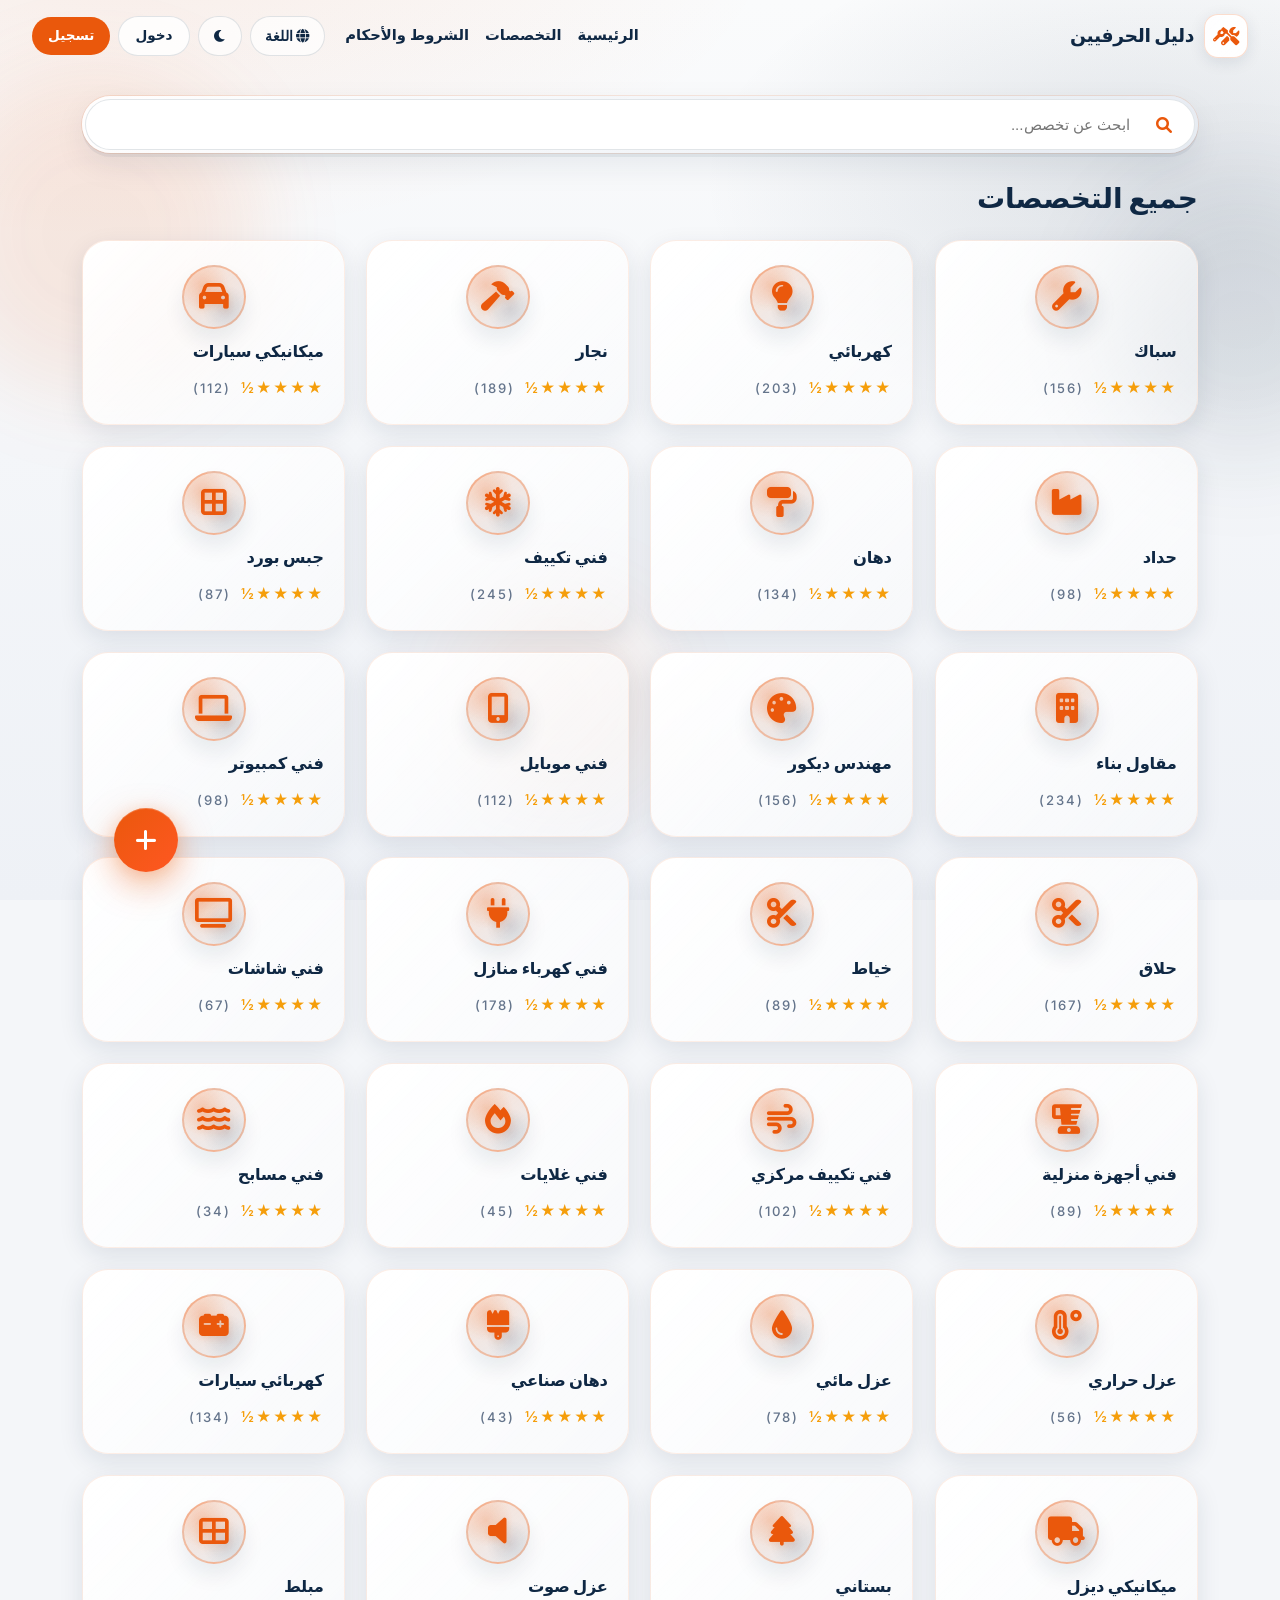
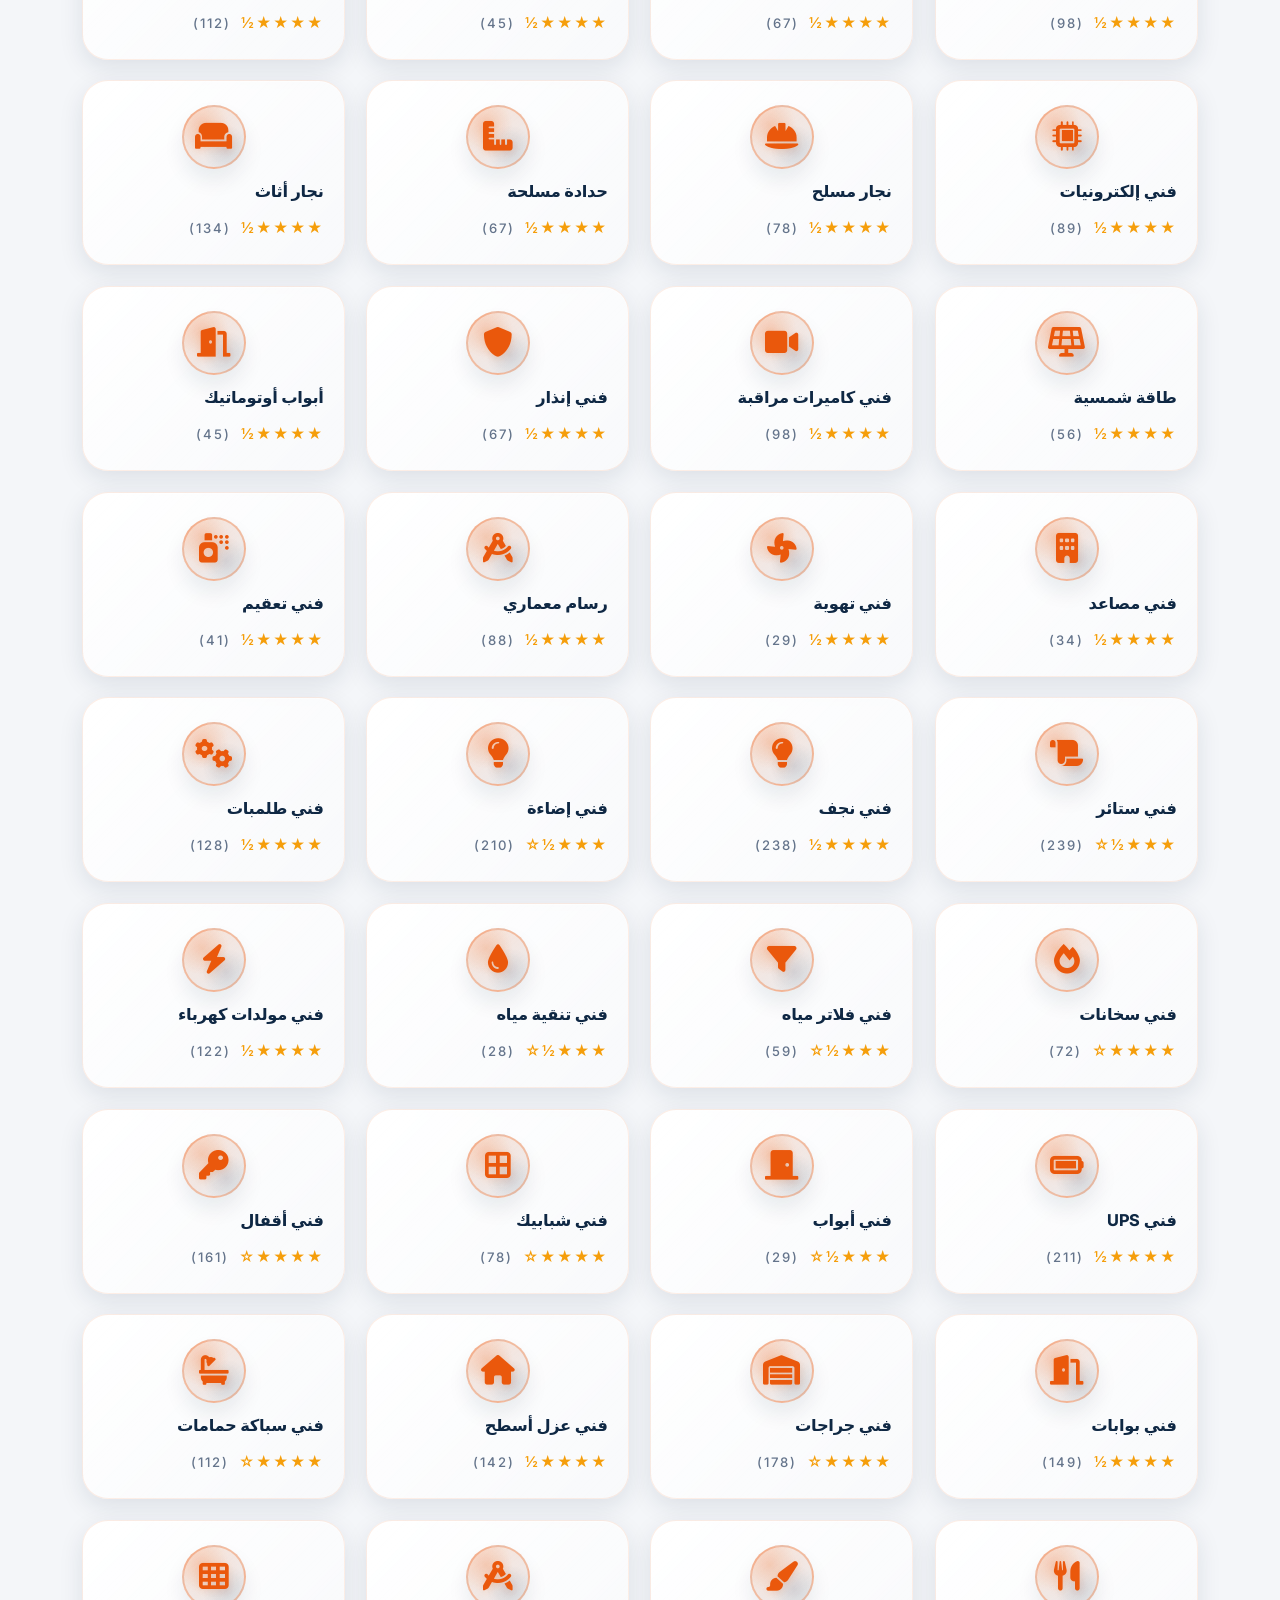
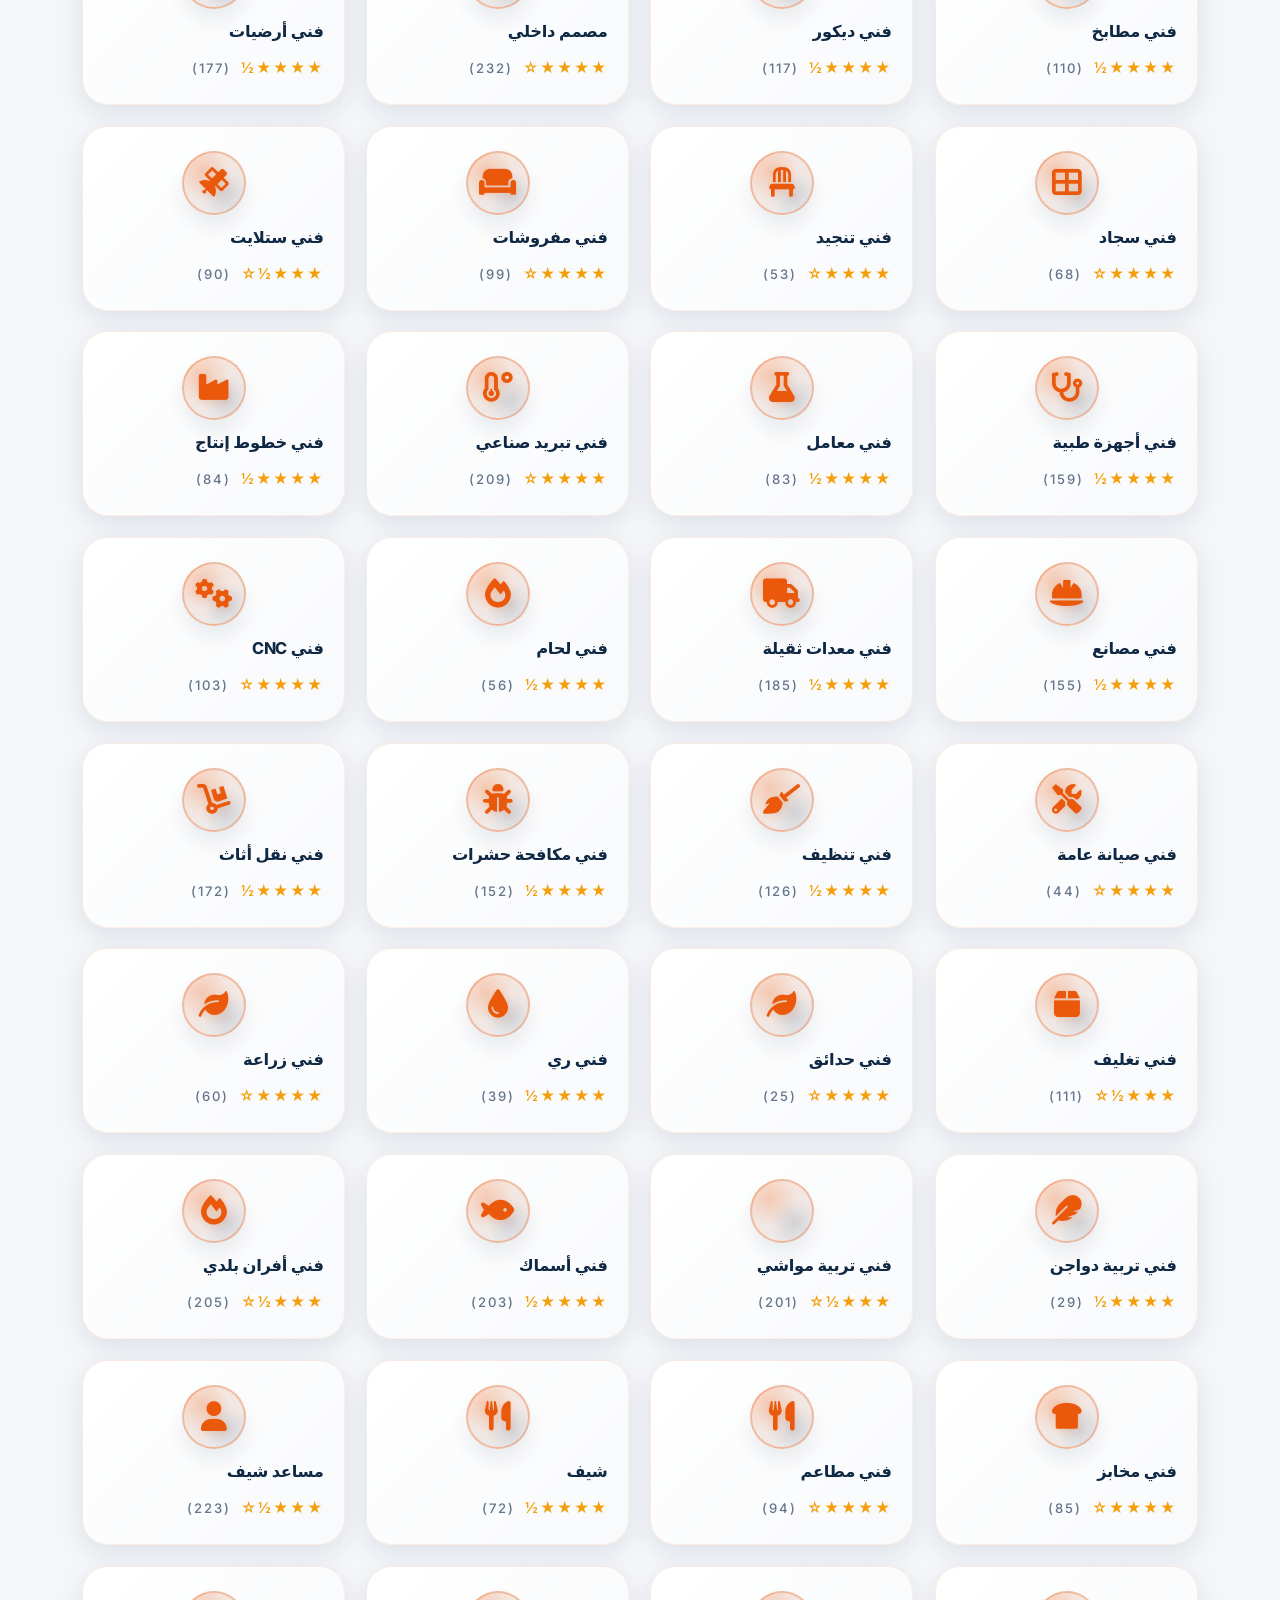
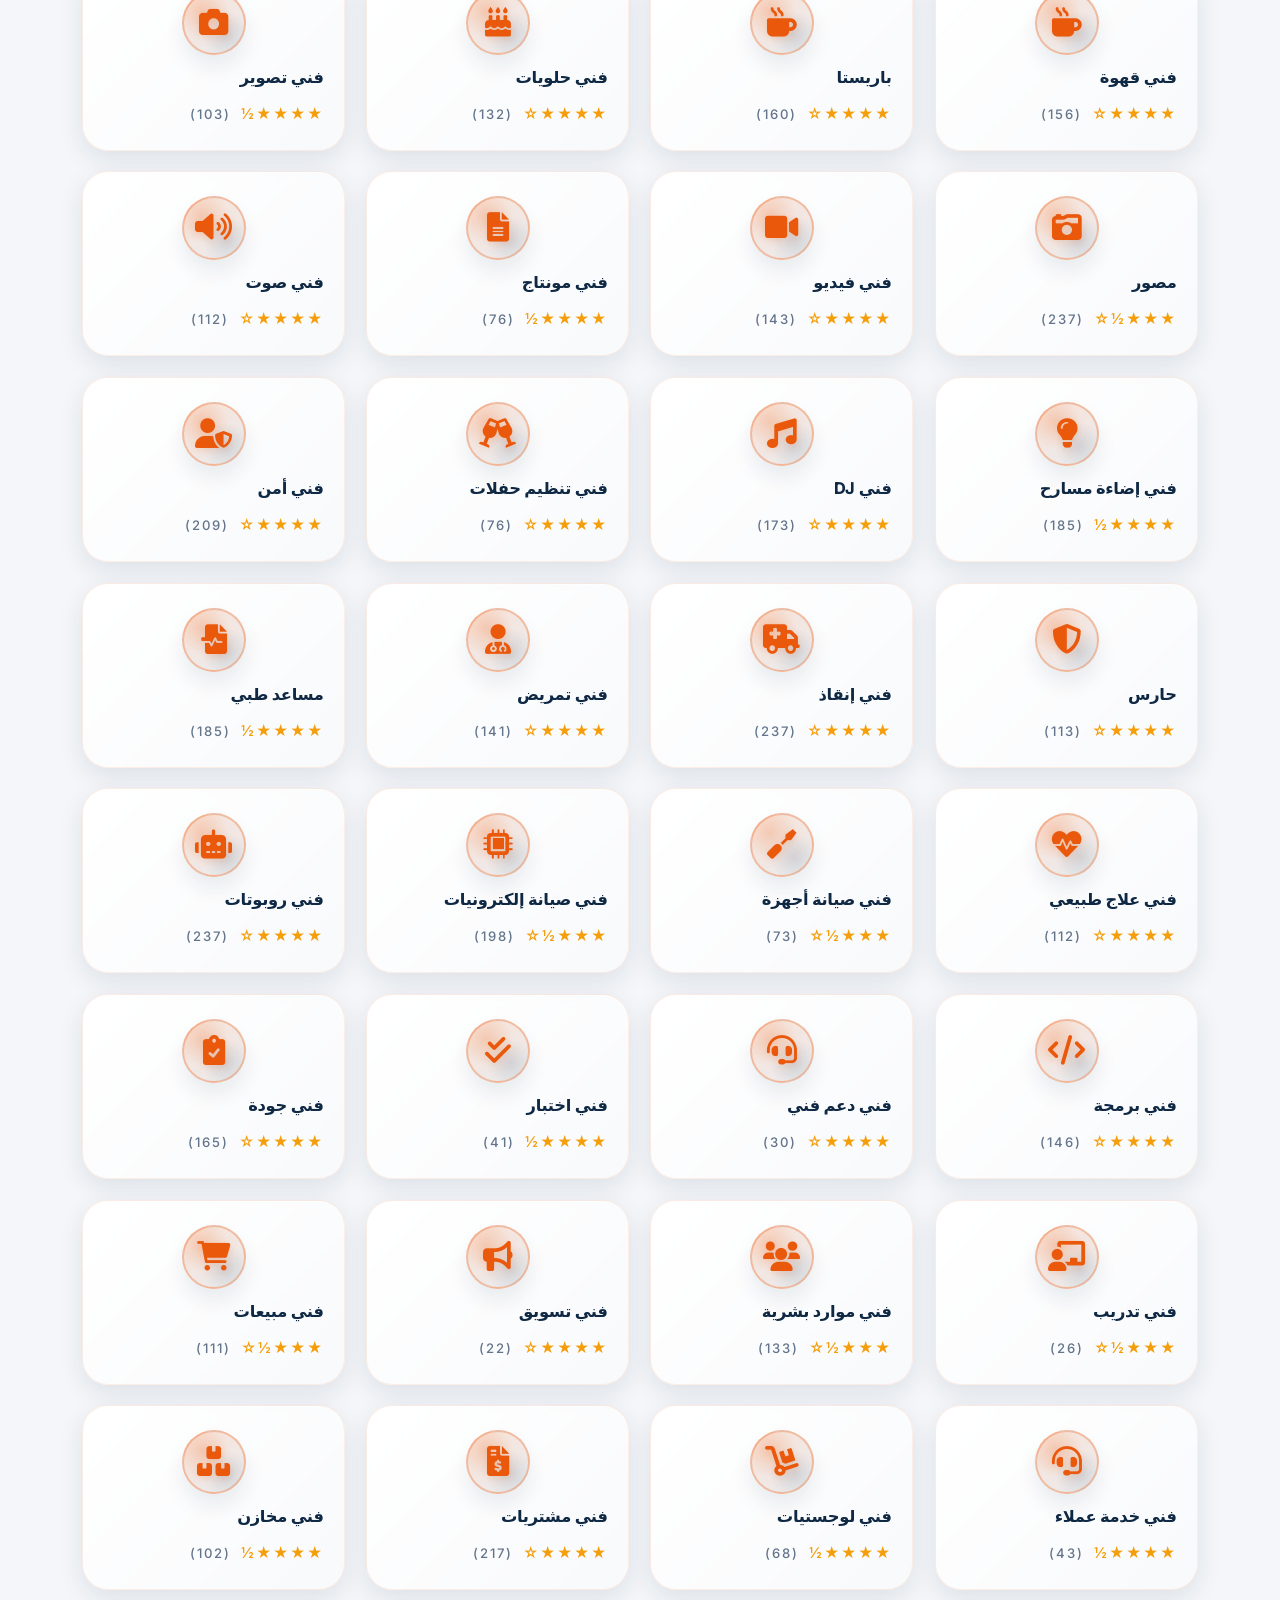
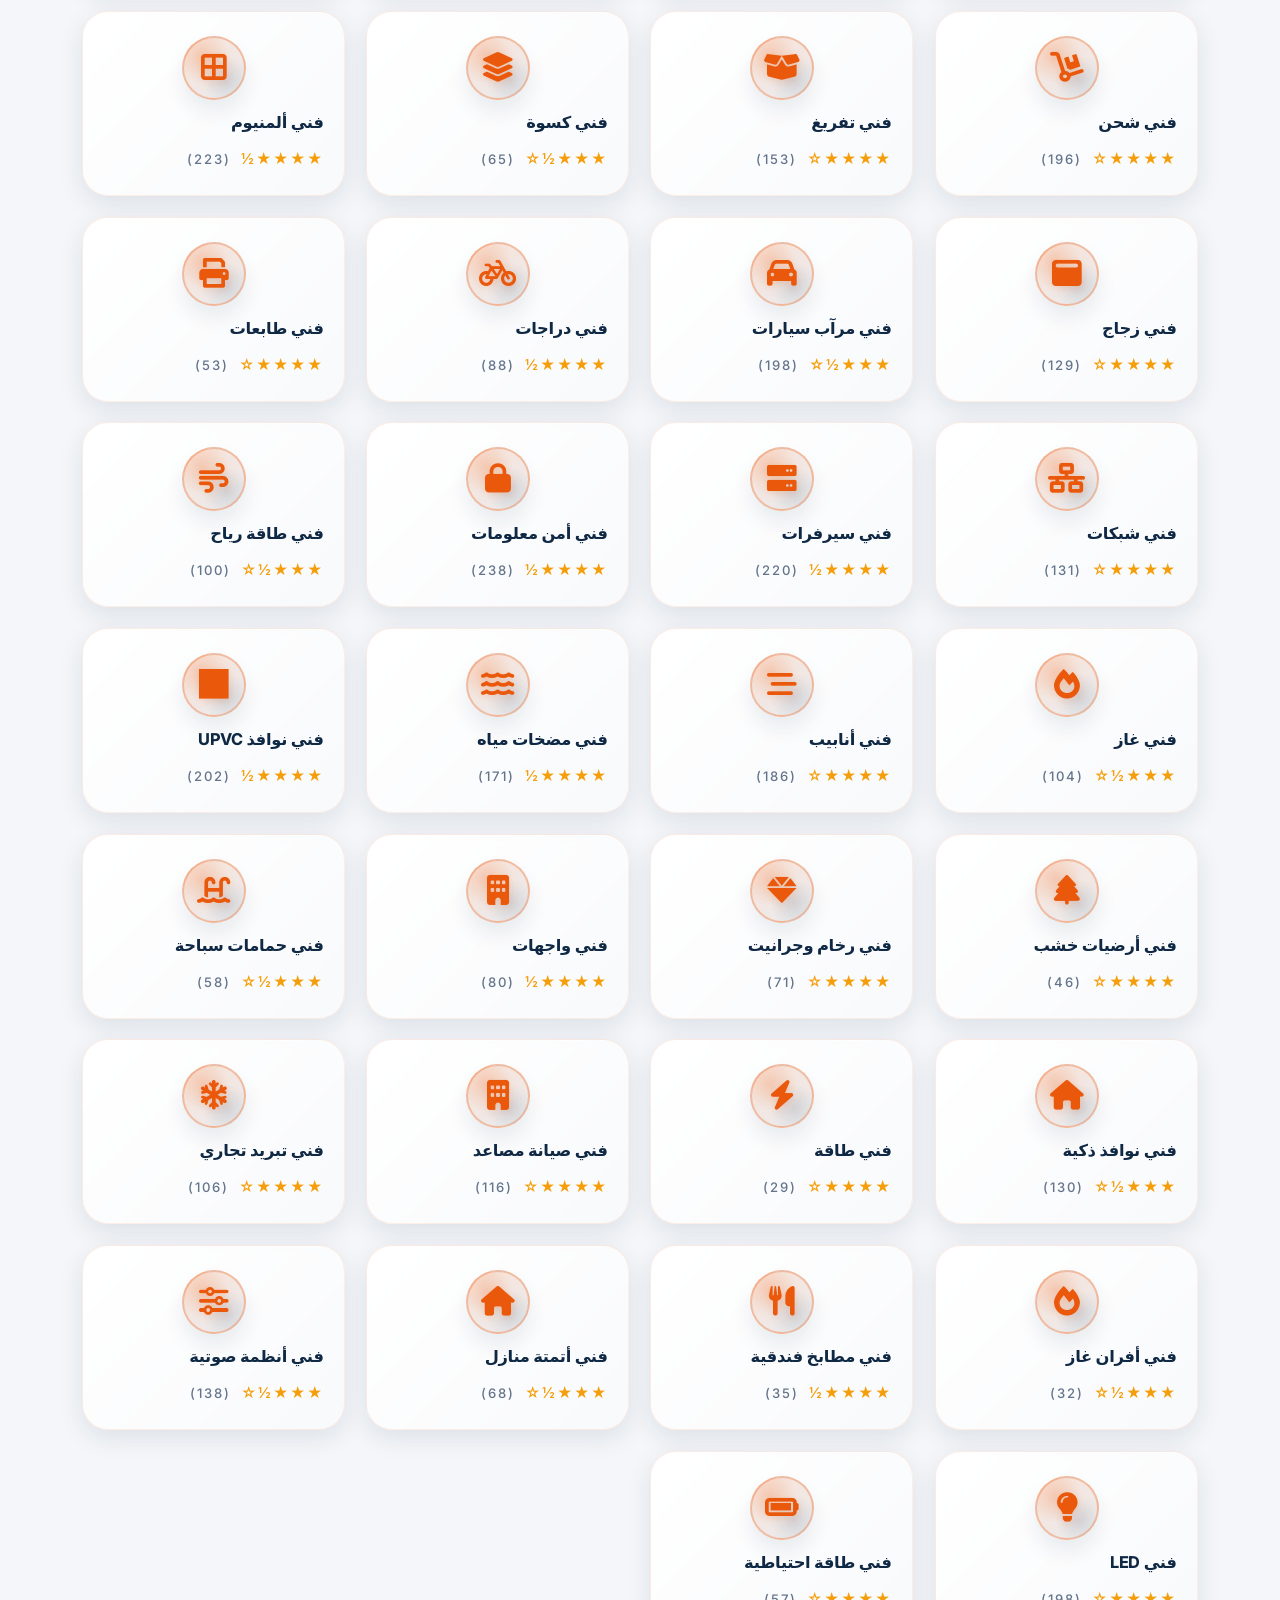
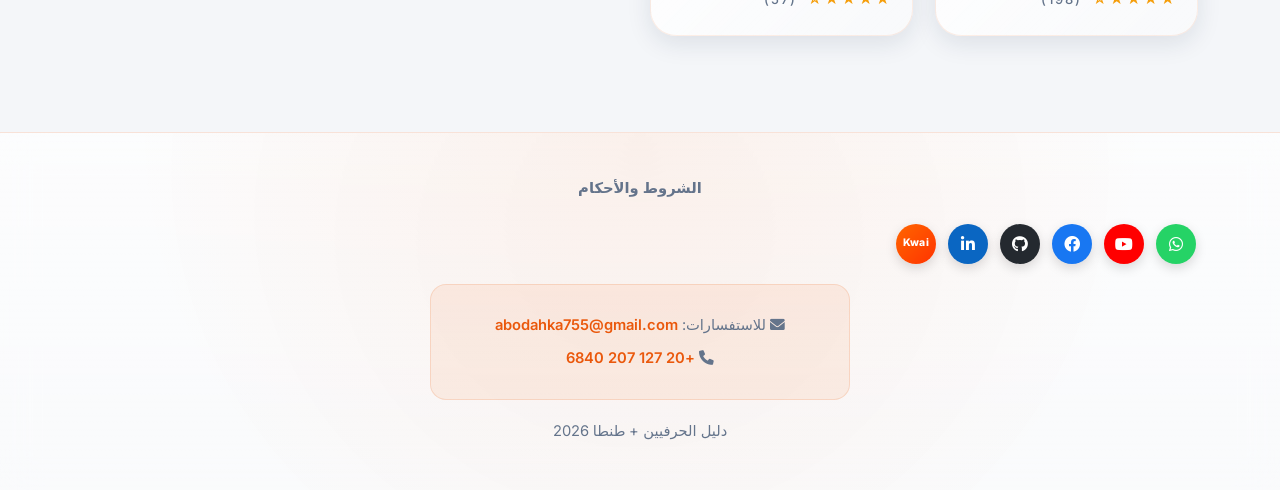
==== all-specialties.html @ ea111a81 "Add files via upload" ====
<!DOCTYPE html>
<html lang="ar" dir="rtl">
<head>
    <meta charset="UTF-8">
    <meta name="viewport" content="width=device-width, initial-scale=1.0">
    <title>جميع التخصصات — Handyman Directory + Tanta 2026</title>
    <link href="https://fonts.googleapis.com/css2?family=Inter:opsz,wght@14..32,400;500;600;700;800&display=swap" rel="stylesheet">
    <link rel="stylesheet" href="https://cdnjs.cloudflare.com/ajax/libs/font-awesome/6.0.0-beta3/css/all.min.css">
    <link rel="stylesheet" href="CSS/style.css">
    <link rel="icon" type="image/svg+xml" href="data:image/svg+xml,<svg xmlns='http://www.w3.org/2000/svg' viewBox='0 0 100 100'><text y='.9em' font-size='90'>🔧</text></svg>">
</head>
<body>
    <div class="page-bg" id="pageBg" aria-hidden="true">
        <div class="blob blob-1"></div>
        <div class="blob blob-2"></div>
        <div class="blob blob-3"></div>
    </div>

    <header class="site-header">
        <div class="logo">
            <a href="index.html">
                <span class="logo-mark" aria-hidden="true"><i class="fas fa-tools"></i><i class="fas fa-wrench" style="font-size:0.65em;margin-inline-start:-4px;"></i></span>
                <span data-i18n="app_name">دليل الحرفيين</span>
            </a>
        </div>
        <nav class="site-nav">
            <div class="site-nav-links">
                <a href="index.html" data-i18n="nav_home">الرئيسية</a>
                <a href="all-specialties.html" data-i18n="nav_specialties">التخصصات</a>
                <a href="terms.html" data-i18n="nav_terms">الشروط والأحكام</a>
            </div>
            <div class="nav-actions">
                <div class="dropdown lang-dropdown">
                    <button type="button" class="lang-toggle" id="langToggleBtn"><i class="fas fa-globe"></i> <span data-i18n="language">اللغة</span></button>
                    <div class="dropdown-panel">
                        <a href="#" data-lang="ar">العربية</a>
                        <a href="#" data-lang="en">English</a>
                        <a href="#" data-lang="fr">Français</a>
                    </div>
                </div>
                <button type="button" class="dark-toggle" id="darkToggle"><i class="fas fa-moon"></i></button>
                <div id="authSection"></div>
            </div>
        </nav>
    </header>

    <main class="container">
        <div class="search-section">
            <div class="search-3d-wrap">
                <div class="search-3d-inner">
                    <i class="fas fa-search search-icon" aria-hidden="true"></i>
                    <input type="text" id="searchInput" data-i18n-placeholder="search_placeholder" placeholder="" autocomplete="off">
                </div>
            </div>
        </div>
        <h1 class="section-title" data-i18n="all_specialties_title">جميع التخصصات</h1>
        <div class="specialties-grid" id="allSpecialtiesGrid"></div>
    </main>

    <div class="floating-menu">
        <button type="button" class="floating-btn" id="floatingMenuBtn" aria-label="Support menu"><i class="fas fa-plus"></i></button>
        <div class="floating-options" id="floatingOptions">
            <a href="https://wa.me/201272076840" target="_blank" rel="noopener noreferrer" class="float-option whatsapp"><i class="fab fa-whatsapp"></i> <span>WhatsApp</span></a>
            <button type="button" class="float-option chat" id="chatFloatBtn"><i class="fas fa-headset"></i> <span data-i18n="support">الدعم</span></button>
            <button type="button" class="float-option help" id="helpFloatBtn"><i class="fas fa-question-circle"></i> <span data-i18n="help">مساعدة</span></button>
        </div>
    </div>

    <div class="chat-window" id="chatWindow" role="dialog" aria-label="Support chat">
        <div class="chat-header">
            <span><i class="fas fa-headset"></i> <span data-i18n="support_chat_title">الدعم</span></span>
            <span id="closeChatBtn" class="close-window">&times;</span>
        </div>
        <div class="chat-messages" id="chatMessages"></div>
        <div class="chat-input-area" id="chatInputArea" style="display: none;">
            <input type="text" id="chatInput" data-i18n-placeholder="help_issue_placeholder">
            <button type="button" id="sendChatBtn"><i class="fas fa-paper-plane"></i></button>
        </div>
    </div>

    <div class="help-window" id="helpWindow" role="dialog" aria-label="Help">
        <div class="help-header">
            <span><i class="fas fa-question-circle"></i> <span data-i18n="help_window_title">المساعدة</span></span>
            <span id="closeHelpBtn" class="close-window">&times;</span>
        </div>
        <div class="help-form" id="helpForm">
            <div class="help-menu" id="helpMenu">
                <button type="button" class="help-menu-btn" data-action="create" data-i18n="help_faq_account"></button>
                <button type="button" class="help-menu-btn" data-action="request" data-i18n="help_faq_request"></button>
                <button type="button" class="help-menu-btn" data-action="other" data-i18n="help_other"></button>
                <button type="button" class="help-menu-btn" data-action="whatsapp" data-i18n="support"></button>
            </div>
            <div class="help-message-area" id="helpMessageArea" style="display: none;">
                <textarea id="helpMessageInput" rows="4" data-i18n-placeholder="help_issue_placeholder"></textarea>
                <button type="button" id="sendHelpMsgBtn" class="btn btn-primary" data-i18n="help_send"></button>
                <button type="button" id="backToHelpMenuBtn" class="btn btn-outline" data-i18n="help_back"></button>
            </div>
            <div class="help-confirmation" id="helpConfirmation" style="display: none;">
                <p><i class="fas fa-check-circle"></i> <span data-i18n="response_24h"></span></p>
                <button type="button" id="closeHelpConfirmBtn" class="btn btn-primary" data-i18n="help_ok"></button>
            </div>
        </div>
    </div>

    <footer class="site-footer-extended">
        <div class="footer-legal-row"><a href="terms.html" data-i18n="nav_terms"></a></div>
        <div class="social-icons social-icons-footer">
            <a href="https://wa.me/201272076840" target="_blank" rel="noopener noreferrer" class="social-link whatsapp" aria-label="WhatsApp"><i class="fab fa-whatsapp"></i></a>
            <a href="https://www.youtube.com/@technology840?si=-F7lMRBfchWRGMEw" target="_blank" rel="noopener noreferrer" class="social-link youtube" aria-label="YouTube"><i class="fab fa-youtube"></i></a>
            <a href="https://www.facebook.com/share/1JLDCWRJZP/" target="_blank" rel="noopener noreferrer" class="social-link facebook" aria-label="Facebook"><i class="fab fa-facebook"></i></a>
            <a href="https://github.com/elmshed7" target="_blank" rel="noopener noreferrer" class="social-link social-github" aria-label="GitHub"><i class="fab fa-github"></i></a>
            <a href="https://www.linkedin.com/in/mohamed-ahmed-382080377" target="_blank" rel="noopener noreferrer" class="social-link social-linkedin" aria-label="LinkedIn"><i class="fab fa-linkedin-in"></i></a>
            <a href="https://k.kwai.com/u/@elmshed7/4bzjCrBN" target="_blank" rel="noopener noreferrer" class="social-link social-kwai" aria-label="Kwai"><span class="kwai-label">Kwai</span></a>
        </div>
        <div class="allow-copy footer-contact-block">
            <div><i class="fas fa-envelope"></i> <span data-i18n="inquiries"></span> <a href="mailto:abodahka755@gmail.com">abodahka755@gmail.com</a></div>
            <div><i class="fas fa-phone"></i> <a href="tel:+201272076840">+20 127 207 6840</a></div>
        </div>
        <div data-i18n="copyright">دليل الحرفيين 2026</div>
    </footer>

    <script src="JavaScript/data.js"></script>
    <script src="JavaScript/i18n.js"></script>
    <script src="JavaScript/theme.js"></script>
    <script src="JavaScript/animations.js"></script>
    <script src="JavaScript/ui.js"></script>
    <script src="JavaScript/auth.js"></script>
    <script src="JavaScript/specialties.js"></script>
    <script src="JavaScript/main.js"></script>
    <script>
        document.addEventListener("DOMContentLoaded", function () {
            App.initAllSpecialties();
            document.querySelector(".site-header").classList.toggle("is-solid", window.scrollY > 24);
        });
    </script>
</body>
</html>
---- CSS/style.css ----
html {
    -webkit-user-select: none;
    user-select: none;
}

input,
textarea,
select,
button,
label,
a,
.allow-copy,
.allow-copy *,
nav,
nav *,
footer,
footer * {
    -webkit-user-select: text;
    user-select: text;
}

img {
    -webkit-user-drag: none;
    max-width: 100%;
    height: auto;
}

:root {
    --primary: #ea580c;
    --primary-hover: #c2410c;
    --navy: #0f2844;
    --navy-soft: #152a45;
    --surface: #ffffff;
    --surface-muted: #f4f6f9;
    --text: #0f172a;
    --text-muted: #64748b;
    --border: rgba(15, 40, 68, 0.12);
    --success: #059669;
    --error: #dc2626;
    --warning: #d97706;
    --radius: 20px;
    --radius-pill: 999px;
    --shadow-sm: 0 2px 8px rgba(15, 40, 68, 0.06);
    --shadow-md: 0 12px 40px rgba(15, 40, 68, 0.1);
    --shadow-glow: 0 0 0 1px rgba(234, 88, 12, 0.25), 0 8px 32px rgba(234, 88, 12, 0.18);
    --ease: cubic-bezier(0.4, 0, 0.2, 1);
    --header-h: 72px;
}

*,
*::before,
*::after {
    box-sizing: border-box;
    margin: 0;
    padding: 0;
}

html {
    scroll-behavior: smooth;
}

body {
    font-family: "Inter", system-ui, sans-serif;
    background: var(--surface-muted);
    color: var(--text);
    min-height: 100vh;
    line-height: 1.55;
    position: relative;
}

body.dark {
    --surface: #1e293b;
    --surface-muted: #0f172a;
    --text: #f1f5f9;
    --text-muted: #94a3b8;
    --border: rgba(255, 255, 255, 0.08);
    background: var(--surface-muted);
    color: var(--text);
}

body[dir="rtl"] {
    text-align: right;
}

body[dir="ltr"] {
    text-align: left;
}

/* Ambient background — soft depth, no rotating cube */
.page-bg {
    position: fixed;
    inset: 0;
    z-index: 0;
    pointer-events: none;
    overflow: hidden;
    background: radial-gradient(1200px 600px at 10% -10%, rgba(234, 88, 12, 0.09), transparent 55%),
        radial-gradient(900px 500px at 90% 20%, rgba(15, 40, 68, 0.11), transparent 50%),
        linear-gradient(180deg, #fafbfc 0%, #eef1f6 100%);
}

body.dark .page-bg {
    background: radial-gradient(1000px 500px at 15% 0%, rgba(234, 88, 12, 0.12), transparent 50%),
        radial-gradient(800px 400px at 85% 30%, rgba(30, 58, 95, 0.35), transparent 55%),
        linear-gradient(180deg, #0f172a 0%, #020617 100%);
}

.blob {
    position: absolute;
    border-radius: 50%;
    filter: blur(48px);
    opacity: 0.55;
    animation: floaty 22s ease-in-out infinite;
}

.blob-1 {
    width: 320px;
    height: 320px;
    background: rgba(234, 88, 12, 0.2);
    top: 8%;
    left: -5%;
    animation-delay: 0s;
}

.blob-2 {
    width: 280px;
    height: 280px;
    background: rgba(15, 40, 68, 0.18);
    top: 20%;
    right: -8%;
    animation-delay: -7s;
}

.blob-3 {
    width: 220px;
    height: 220px;
    background: rgba(234, 88, 12, 0.12);
    bottom: 10%;
    left: 35%;
    animation-delay: -12s;
}

@keyframes floaty {
    0%,
    100% {
        transform: translate(0, 0) scale(1);
    }
    33% {
        transform: translate(24px, -18px) scale(1.04);
    }
    66% {
        transform: translate(-16px, 12px) scale(0.98);
    }
}

/* Header */
.site-header {
    position: fixed;
    top: 0;
    left: 0;
    right: 0;
    z-index: 1000;
    min-height: var(--header-h);
    display: flex;
    flex-wrap: wrap;
    align-items: center;
    justify-content: space-between;
    gap: 10px;
    padding: 10px clamp(1rem, 3vw, 2rem);
    background: transparent;
    transition: all 0.4s cubic-bezier(0.4, 0, 0.2, 1);
    -webkit-backdrop-filter: blur(0px);
    backdrop-filter: blur(0px);
}

.site-header.is-solid {
    background: rgba(255, 255, 255, 0.88);
    -webkit-backdrop-filter: blur(16px);
    backdrop-filter: blur(16px);
    box-shadow: 0 4px 24px rgba(15, 40, 68, 0.12);
}

body.dark .site-header.is-solid {
    background: rgba(15, 23, 42, 0.88);
    box-shadow: 0 4px 24px rgba(0, 0, 0, 0.25);
}

.logo a {
    display: inline-flex;
    align-items: center;
    gap: 10px;
    text-decoration: none;
    color: var(--navy);
    font-weight: 800;
    font-size: 1.18rem;
    letter-spacing: -0.02em;
    transition: color 0.3s ease;
}

body.dark .logo a {
    color: #f8fafc;
}

.logo-mark {
    width: 44px;
    height: 44px;
    border-radius: 14px;
    background: linear-gradient(135deg, rgba(255, 255, 255, 0.9), var(--surface));
    border: 1.5px solid rgba(234, 88, 12, 0.2);
    display: flex;
    align-items: center;
    justify-content: center;
    color: var(--primary);
    font-size: 1.15rem;
    box-shadow: 0 4px 16px rgba(15, 40, 68, 0.1), inset 0 1px 0 rgba(255, 255, 255, 0.5);
    transition: all 0.3s ease;
}

body.dark .logo-mark {
    background: linear-gradient(135deg, rgba(30, 41, 59, 0.8), rgba(15, 23, 42, 0.6));
    border-color: rgba(234, 88, 12, 0.3);
    box-shadow: 0 4px 16px rgba(0, 0, 0, 0.25), inset 0 1px 0 rgba(255, 255, 255, 0.08);
}

.logo:hover .logo-mark {
    transform: translateY(-3px) scale(1.05);
    box-shadow: 0 8px 24px rgba(15, 40, 68, 0.15), inset 0 1px 0 rgba(255, 255, 255, 0.5);
}

.site-nav {
    display: flex;
    align-items: center;
    gap: clamp(0.5rem, 2vw, 1.25rem);
    flex-wrap: wrap;
    justify-content: flex-end;
}

.site-nav-links {
    display: flex;
    align-items: center;
    flex-wrap: wrap;
    gap: clamp(0.5rem, 2vw, 1rem);
    justify-content: center;
}

.site-nav-links a {
    text-decoration: none;
    color: var(--navy);
    font-weight: 600;
    font-size: 0.92rem;
    padding: 6px 0;
    border-bottom: 2px solid transparent;
    transition: color 0.2s, border-color 0.2s;
}

body.dark .site-nav-links a {
    color: #e2e8f0;
}

.site-nav-links a:hover {
    color: var(--primary);
    border-bottom-color: var(--primary);
}

.header-contact-info {
    display: flex;
    align-items: center;
    gap: 12px;
    margin-right: 8px;
}

.contact-link {
    display: inline-flex;
    align-items: center;
    justify-content: center;
    width: 36px;
    height: 36px;
    border-radius: 50%;
    background: rgba(255, 255, 255, 0.7);
    color: var(--primary);
    font-size: 0.95rem;
    text-decoration: none;
    transition: all 0.2s ease;
    border: 1px solid rgba(234, 88, 12, 0.15);
}

.contact-link:hover {
    background: rgba(234, 88, 12, 0.15);
    transform: translateY(-2px);
    box-shadow: 0 6px 16px rgba(234, 88, 12, 0.2);
}

body.dark .contact-link {
    background: rgba(30, 41, 59, 0.8);
    color: #fbbf24;
    border-color: rgba(251, 191, 36, 0.2);
}

body.dark .contact-link:hover {
    background: rgba(251, 191, 36, 0.1);
    box-shadow: 0 6px 16px rgba(251, 191, 36, 0.15);
}

body[dir="rtl"] .header-contact-info {
    margin-right: auto;
    margin-left: 8px;
}

.nav-actions {
    display: flex;
    align-items: center;
    gap: 8px;
}

.lang-toggle,
.dark-toggle {
    height: 40px;
    padding: 0 14px;
    border-radius: var(--radius-pill);
    border: 1px solid var(--border);
    background: rgba(255, 255, 255, 0.7);
    color: var(--navy);
    font-size: 0.85rem;
    font-weight: 600;
    cursor: pointer;
    transition: transform 0.2s, border-color 0.2s, background 0.2s;
}

body.dark .lang-toggle,
body.dark .dark-toggle {
    background: rgba(30, 41, 59, 0.8);
    color: #e2e8f0;
}

.lang-toggle:hover,
.dark-toggle:hover {
    border-color: rgba(234, 88, 12, 0.45);
    transform: translateY(-1px);
}

.dropdown {
    position: relative;
}

.dropdown-panel {
    display: none;
    position: absolute;
    top: calc(100% + 8px);
    min-width: 140px;
    background: var(--surface);
    border: 1px solid var(--border);
    border-radius: 14px;
    box-shadow: var(--shadow-md);
    overflow: hidden;
    z-index: 20;
}

body[dir="rtl"] .dropdown-panel {
    right: 0;
    left: auto;
}

body[dir="ltr"] .dropdown-panel {
    left: 0;
    right: auto;
}

.lang-dropdown:hover .dropdown-panel,
.lang-dropdown:focus-within .dropdown-panel {
    display: block;
}

.dropdown-panel a {
    display: block;
    padding: 10px 16px;
    text-decoration: none;
    color: var(--text);
    font-size: 0.9rem;
    font-weight: 500;
    transition: background 0.15s, color 0.15s;
}

.dropdown-panel a:hover {
    background: rgba(234, 88, 12, 0.1);
    color: var(--primary);
}

.auth-nav-pair {
    display: flex;
    align-items: center;
    gap: 8px;
}

.btn-nav-login {
    padding: 8px 16px;
    border-radius: var(--radius-pill);
    font-weight: 700;
    font-size: 0.85rem;
    text-decoration: none;
    color: var(--navy);
    border: 1px solid var(--border);
    background: rgba(255, 255, 255, 0.85);
    transition: background 0.2s, border-color 0.2s;
}

body.dark .btn-nav-login {
    color: #f1f5f9;
    background: rgba(30, 41, 59, 0.6);
}

.btn-nav-login:hover {
    border-color: var(--primary);
    color: var(--primary);
}

.btn-nav-signup {
    padding: 8px 16px;
    border-radius: var(--radius-pill);
    font-weight: 700;
    font-size: 0.85rem;
    text-decoration: none;
    color: #fff;
    background: var(--primary);
    border: none;
    transition: background 0.2s, transform 0.2s;
}

.btn-nav-signup:hover {
    background: var(--primary-hover);
    transform: translateY(-1px);
}

.profile-dropdown {
    position: relative;
}

.profile-icon {
    width: 44px;
    height: 44px;
    border-radius: 50%;
    border: 1px solid var(--border);
    background: var(--surface);
    color: var(--primary);
    font-size: 1.35rem;
    cursor: pointer;
    display: flex;
    align-items: center;
    justify-content: center;
    transition: box-shadow 0.2s;
}

.profile-icon:hover {
    box-shadow: var(--shadow-glow);
}

.profile-menu.dropdown-content {
    min-width: 240px;
    padding: 8px 0;
}

.profile-menu .profile-menu-static {
    padding: 8px 16px;
    font-size: 0.82rem;
    color: var(--text-muted);
    cursor: default;
}

.profile-menu div[role="menuitem"] {
    padding: 10px 16px;
    cursor: pointer;
    font-weight: 600;
    font-size: 0.9rem;
    transition: background 0.15s;
}

.profile-menu div[role="menuitem"]:hover {
    background: rgba(234, 88, 12, 0.1);
    color: var(--primary);
}

.profile-logout {
    color: var(--primary) !important;
}

.dropdown-content {
    display: none;
    position: absolute;
    top: calc(100% + 8px);
    background: var(--surface);
    border: 1px solid var(--border);
    border-radius: 14px;
    box-shadow: var(--shadow-md);
    z-index: 50;
}

body[dir="rtl"] .profile-dropdown .dropdown-content {
    right: 0;
}

body[dir="ltr"] .profile-dropdown .dropdown-content {
    left: 0;
}

.show-dropdown {
    display: block;
}

/* Layout */
.container {
    max-width: min(1180px, 95vw);
    margin: 0 auto;
    padding: calc(var(--header-h) + 1.5rem) clamp(1rem, 3vw, 2rem) 3rem;
    position: relative;
    z-index: 1;
}

/* Hero */
.hero {
    position: relative;
    margin-bottom: 2.5rem;
}

.hero-inner {
    position: relative;
    display: grid;
    grid-template-columns: 1fr;
    gap: 2rem;
    padding: clamp(1.75rem, 4vw, 2.75rem);
    border-radius: calc(var(--radius) + 8px);
    background: rgba(255, 255, 255, 0.72);
    border: 1px solid var(--border);
    box-shadow: var(--shadow-md);
    overflow: hidden;
    opacity: 0;
    transform: translateY(20px);
    transition: opacity 0.55s var(--ease), transform 0.55s var(--ease);
}

.hero-inner.is-visible {
    opacity: 1;
    transform: translateY(0);
}

.ps-card.is-visible,
.value-card.is-visible,
.specialty-card.is-visible,
.review-card.is-visible,
.top-craftsman-card.is-visible,
.app-banner-3d.is-visible,
.team-leader-card.is-visible,
.team-member-card.is-visible {
    opacity: 1;
    transform: translateY(0);
}

body.dark .hero-inner {
    background: rgba(30, 41, 59, 0.75);
}

.hero-inner::before {
    content: "";
    position: absolute;
    inset: -40%;
    background: radial-gradient(circle at 30% 30%, rgba(234, 88, 12, 0.07), transparent 45%),
        radial-gradient(circle at 70% 60%, rgba(15, 40, 68, 0.08), transparent 40%);
    pointer-events: none;
}

.hero-content {
    position: relative;
    z-index: 1;
}

.hero-content h1 {
    font-size: clamp(1.65rem, 4vw, 2.35rem);
    font-weight: 800;
    color: var(--navy);
    letter-spacing: -0.03em;
    margin-bottom: 0.75rem;
    line-height: 1.2;
}

body.dark .hero-content h1 {
    color: #f8fafc;
}

.hero-content p {
    color: var(--text-muted);
    max-width: 36rem;
    margin-bottom: 1.25rem;
    font-size: 1.02rem;
}

.hero-stats {
    display: flex;
    flex-wrap: wrap;
    gap: 1.5rem 2rem;
    margin-bottom: 1.5rem;
}

.stat-number {
    font-size: 1.5rem;
    font-weight: 800;
    color: var(--primary);
}

.stat-label {
    font-size: 0.8rem;
    color: var(--text-muted);
    text-transform: uppercase;
    letter-spacing: 0.06em;
}

.hero-search {
    display: flex;
    flex-wrap: wrap;
    gap: 12px;
    align-items: stretch;
}

/* 3D search */
.search-3d-wrap {
    flex: 1;
    min-width: 220px;
    position: relative;
    border-radius: var(--radius-pill);
    padding: 3px;
    background: linear-gradient(145deg, rgba(255, 255, 255, 0.95), rgba(230, 235, 242, 0.9));
    box-shadow: 0 4px 0 rgba(15, 40, 68, 0.06), 0 12px 32px rgba(15, 40, 68, 0.08), 0 0 0 1px rgba(234, 88, 12, 0.12);
    transition: box-shadow 0.25s var(--ease), transform 0.25s var(--ease);
}

body.dark .search-3d-wrap {
    background: linear-gradient(145deg, rgba(51, 65, 85, 0.9), rgba(30, 41, 59, 0.95));
    box-shadow: 0 4px 0 rgba(0, 0, 0, 0.2), 0 0 24px rgba(234, 88, 12, 0.15);
}

.search-3d-wrap:focus-within {
    box-shadow: var(--shadow-glow), 0 8px 28px rgba(15, 40, 68, 0.12);
    transform: translateY(-2px);
}

.search-3d-inner {
    display: flex;
    align-items: center;
    border-radius: var(--radius-pill);
    background: var(--surface);
    border: 1px solid var(--border);
    padding: 4px 8px 4px 4px;
}

body.dark .search-3d-inner {
    background: rgba(15, 23, 42, 0.85);
}

.search-3d-inner .search-icon {
    width: 44px;
    text-align: center;
    color: var(--primary);
    font-size: 1rem;
}

.search-3d-inner input {
    flex: 1;
    border: none;
    background: transparent;
    padding: 12px 12px 12px 0;
    font-size: 0.95rem;
    color: var(--text);
    outline: none;
}

body[dir="ltr"] .search-3d-inner input {
    padding-left: 0;
    padding-right: 12px;
}

/* Buttons */
.btn {
    display: inline-flex;
    align-items: center;
    justify-content: center;
    gap: 8px;
    padding: 13px 26px;
    border-radius: var(--radius-pill);
    font-weight: 700;
    font-size: 0.93rem;
    border: none;
    cursor: pointer;
    text-decoration: none;
    transition: all 0.3s cubic-bezier(0.34, 1.56, 0.64, 1);
}

.btn:focus-visible {
    outline: 2.5px solid var(--primary);
    outline-offset: 3px;
}

.btn:active:not(:disabled) {
    transform: translateY(1px);
}

.btn-primary {
    background: linear-gradient(135deg, var(--primary), #ff5722);
    color: #fff;
    box-shadow: 0 8px 24px rgba(234, 88, 12, 0.35), inset 0 1px 0 rgba(255, 255, 255, 0.2);
}

.btn-primary:hover {
    background: linear-gradient(135deg, var(--primary-hover), #e64a19);
    transform: translateY(-3px);
    box-shadow: 0 12px 36px rgba(234, 88, 12, 0.42), inset 0 1px 0 rgba(255, 255, 255, 0.2);
}

.btn-secondary {
    background: linear-gradient(135deg, var(--navy), var(--navy-soft));
    color: #fff;
    box-shadow: 0 8px 24px rgba(15, 40, 68, 0.25), inset 0 1px 0 rgba(255, 255, 255, 0.1);
}

.btn-secondary:hover {
    filter: brightness(1.1);
    transform: translateY(-3px);
    box-shadow: 0 12px 36px rgba(15, 40, 68, 0.35);
}

.btn-outline {
    background: transparent;
    color: var(--navy);
    border: 2px solid rgba(234, 88, 12, 0.3);
    transition: all 0.3s ease;
}

body.dark .btn-outline {
    color: #f0f4f8;
    border-color: rgba(234, 88, 12, 0.35);
}

.btn-outline:hover {
    border-color: var(--primary);
    color: var(--primary);
    background: rgba(234, 88, 12, 0.08);
    transform: translateY(-2px);
}

.btn-block {
    width: 100%;
}

.btn-sm {
    padding: 8px 14px;
    font-size: 0.82rem;
}

.btn-danger-outline {
    border-color: rgba(220, 38, 38, 0.5);
    color: var(--error);
}

/* Sections */
.section-head {
    display: inline-flex;
    align-items: center;
    gap: 0.8rem;
    padding: 0.5rem 0.9rem;
    border-radius: 999px;
    background: rgba(255, 255, 255, 0.7);
    color: var(--navy);
    font-size: clamp(1.35rem, 3vw, 1.65rem);
    font-weight: 800;
    margin-bottom: 1.25rem;
    letter-spacing: -0.02em;
    backdrop-filter: blur(12px);
    border: 1px solid rgba(234, 88, 12, 0.08);
}

body.dark .section-head {
    color: #f8fafc;
    background: rgba(15, 23, 42, 0.72);
    border-color: rgba(255, 255, 255, 0.08);
}

.value-section,
.top-craftsmen-section,
.specialties-section,
.reviews-section,
.team-wrap,
.value-section {
    margin-bottom: 2.5rem;
}

.value-grid {
    display: grid;
    grid-template-columns: repeat(auto-fit, minmax(240px, 1fr));
    gap: 1rem;
}

.value-card {
    padding: 1.35rem;
    border-radius: var(--radius);
    background: var(--surface);
    border: 1px solid var(--border);
    box-shadow: var(--shadow-sm);
    text-align: center;
    opacity: 0;
    transform: translateY(16px);
    transition: opacity 0.5s var(--ease), transform 0.5s var(--ease), border-color 0.2s;
}

.value-card.is-visible {
    opacity: 1;
    transform: translateY(0);
}

.value-card:hover {
    border-color: rgba(234, 88, 12, 0.35);
}

.value-card i {
    font-size: 1.75rem;
    color: var(--primary);
    margin-bottom: 0.65rem;
}

.problems-solutions {
    display: grid;
    grid-template-columns: repeat(auto-fit, minmax(280px, 1fr));
    gap: 1rem;
    margin-bottom: 2.5rem;
}

.ps-card {
    padding: 1.35rem;
    border-radius: var(--radius);
    background: var(--surface);
    border: 1px solid var(--border);
    box-shadow: var(--shadow-sm);
    opacity: 0;
    transform: translateY(16px);
    transition: opacity 0.5s var(--ease), transform 0.5s var(--ease);
}

.ps-card.is-visible {
    opacity: 1;
    transform: translateY(0);
}

.ps-card i {
    color: var(--primary);
    font-size: 1.5rem;
    margin-bottom: 0.75rem;
}

.ps-card h3 {
    font-size: 1.05rem;
    margin-bottom: 0.75rem;
    color: var(--navy);
}

body.dark .ps-card h3 {
    color: #f1f5f9;
}

.ps-card ul {
    list-style: none;
}

.ps-card li {
    padding: 6px 0;
    font-size: 0.9rem;
    color: var(--text-muted);
    border-bottom: 1px solid var(--border);
}

.ps-card li:last-child {
    border-bottom: none;
}

/* Grids */
.specialties-grid {
    display: grid;
    grid-template-columns: repeat(auto-fill, minmax(210px, 1fr));
    gap: 1.3rem;
}

.top-craftsmen-grid {
    display: grid;
    grid-template-columns: repeat(auto-fill, minmax(270px, 1fr));
    gap: 1.3rem;
}

.reviews-grid {
    display: grid;
    grid-template-columns: repeat(auto-fill, minmax(300px, 1fr));
    gap: 1.3rem;
}

.specialty-card {
    padding: 1.5rem 1.3rem;
    border-radius: calc(var(--radius) + 6px);
    background: linear-gradient(135deg, var(--surface) 0%, rgba(255, 255, 255, 0.4) 100%);
    border: 1.5px solid rgba(234, 88, 12, 0.1);
    box-shadow: 0 8px 24px rgba(15, 40, 68, 0.1), inset 0 1px 0 rgba(255, 255, 255, 0.5);
    cursor: pointer;
    transition: all 0.35s cubic-bezier(0.34, 1.56, 0.64, 1), opacity 0.4s ease;
    opacity: 0;
    transform: translateY(20px);
    will-change: transform, opacity;
    position: relative;
    overflow: hidden;
}

body.dark .specialty-card {
    background: linear-gradient(135deg, rgba(30, 41, 59, 0.92) 0%, rgba(15, 23, 42, 0.75) 100%);
    border-color: rgba(234, 88, 12, 0.15);
    box-shadow: 0 8px 24px rgba(0, 0, 0, 0.3), inset 0 1px 0 rgba(255, 255, 255, 0.08);
}

.specialty-card::before {
    content: "";
    position: absolute;
    inset: -50%;
    background: radial-gradient(circle at 30% 20%, rgba(234, 88, 12, 0.2), transparent 50%);
    opacity: 0;
    transition: opacity 0.35s ease;
    pointer-events: none;
}

.specialty-card.is-visible {
    opacity: 1;
    transform: translateY(0);
}

.specialty-card:hover {
    transform: translateY(-12px) scale(1.04) perspective(1500px) rotateY(-3deg) rotateX(2deg);
    box-shadow: 0 32px 72px rgba(15, 40, 68, 0.22), 0 4px 16px rgba(234, 88, 12, 0.3);
    border-color: rgba(234, 88, 12, 0.45);
}

body.dark .specialty-card:hover {
    box-shadow: 0 32px 72px rgba(0, 0, 0, 0.45), 0 4px 16px rgba(234, 88, 12, 0.4);
}

.specialty-card:hover::before {
    opacity: 1;
}

.specialty-icon-ring {
    width: 76px;
    height: 76px;
    margin: 0 auto 1rem;
    border-radius: 50%;
    background: linear-gradient(135deg, rgba(234, 88, 12, 0.15), rgba(234, 88, 12, 0.08));
    border: 2.5px solid rgba(234, 88, 12, 0.3);
    display: flex;
    align-items: center;
    justify-content: center;
    transition: all 0.4s cubic-bezier(0.34, 1.56, 0.64, 1);
    box-shadow: inset 0 2px 8px rgba(234, 88, 12, 0.1), 0 4px 16px rgba(234, 88, 12, 0.15);
    position: relative;
}

body.dark .specialty-icon-ring {
    background: linear-gradient(135deg, rgba(234, 88, 12, 0.2), rgba(234, 88, 12, 0.1));
    border-color: rgba(234, 88, 12, 0.4);
    box-shadow: inset 0 2px 8px rgba(234, 88, 12, 0.15), 0 4px 16px rgba(234, 88, 12, 0.2);
}

.specialty-card:hover .specialty-icon-ring {
    transform: scale(1.15) rotate(-12deg);
    background: linear-gradient(135deg, rgba(234, 88, 12, 0.25), rgba(234, 88, 12, 0.15));
    border-color: rgba(234, 88, 12, 0.55);
    box-shadow: inset 0 2px 8px rgba(234, 88, 12, 0.2), 0 12px 32px rgba(234, 88, 12, 0.28);
}

.specialty-icon {
    font-size: 2.4rem;
    color: var(--primary);
    transition: transform 0.5s cubic-bezier(0.34, 1.56, 0.64, 1), filter 0.4s ease;
    display: inline-block;
    filter: drop-shadow(0 2px 4px rgba(234, 88, 12, 0.2));
}

.specialty-card:hover .specialty-icon {
    transform: translateY(-6px) rotate(12deg) scale(1.2);
    filter: drop-shadow(0 4px 12px rgba(234, 88, 12, 0.35));
}

.review-card {
    padding: 1.5rem 1.3rem;
    border-radius: calc(var(--radius) + 6px);
    background: linear-gradient(135deg, var(--surface) 0%, rgba(255, 255, 255, 0.4) 100%);
    border: 1.5px solid rgba(234, 88, 12, 0.1);
    box-shadow: 0 8px 24px rgba(15, 40, 68, 0.1), inset 0 1px 0 rgba(255, 255, 255, 0.5);
    opacity: 0;
    transform: translateY(20px);
    transition: all 0.35s cubic-bezier(0.34, 1.56, 0.64, 1), opacity 0.4s ease;
    will-change: transform, opacity;
    cursor: default;
    position: relative;
    overflow: hidden;
}

body.dark .review-card {
    background: linear-gradient(135deg, rgba(30, 41, 59, 0.92) 0%, rgba(15, 23, 42, 0.75) 100%);
    border-color: rgba(234, 88, 12, 0.15);
    box-shadow: 0 8px 24px rgba(0, 0, 0, 0.3), inset 0 1px 0 rgba(255, 255, 255, 0.08);
}

.specialty-card.is-visible,
.review-card.is-visible {
    opacity: 1;
    transform: translateY(0);
}

.review-card::before {
    content: "";
    position: absolute;
    inset: -50%;
    background: radial-gradient(circle at 80% 20%, rgba(234, 88, 12, 0.15), transparent 60%);
    opacity: 0;
    transition: opacity 0.35s ease;
    pointer-events: none;
}

.review-card:hover {
    transform: translateY(-6px) scale(1.02) perspective(1200px) rotateX(2deg);
    box-shadow: 0 20px 52px rgba(15, 40, 68, 0.15);
    border-color: rgba(234, 88, 12, 0.25);
}

body.dark .review-card:hover {
    box-shadow: 0 20px 52px rgba(0, 0, 0, 0.3);
}

.review-card:hover::before {
    opacity: 1;
}
.specialty-name {
    font-weight: 750;
    font-size: 1.02rem;
    margin-bottom: 0.8rem;
    color: var(--navy);
    letter-spacing: -0.3px;
}

body.dark .specialty-name {
    color: #f0f4f8;
}

.rating-stars {
    color: #f59e0b;
    font-size: 0.92rem;
    letter-spacing: 2px;
    font-weight: 600;
}

.review-count {
    color: var(--text-muted);
    font-size: 0.82rem;
    font-weight: 500;
    margin-inline-start: 4px;
}

.review-card {
    cursor: default;
}

.review-card:hover {
    transform: translateY(-2px);
}

.review-text {
    font-style: italic;
    font-size: 0.96rem;
    color: var(--text-muted);
    margin: 0.8rem 0 1.2rem;
    line-height: 1.65;
    letter-spacing: -0.3px;
}

body.dark .review-text {
    color: #cbd5e1;
}

.review-stars {
    color: #f59e0b;
    font-size: 1rem;
    letter-spacing: 3px;
    margin-bottom: 1rem;
    display: block;
    font-weight: 600;
}

.review-author {
    font-weight: 700;
    color: var(--navy);
    font-size: 0.95rem;
    display: flex;
    align-items: center;
    gap: 8px;
}

body.dark .review-author {
    color: #f0f4f8;
}

.review-author::before {
    content: "→";
    color: var(--primary);
    font-weight: 900;
    font-size: 1rem;
}

/* Dark Mode Team Cards */
body.dark .team-member-card {
    background: linear-gradient(135deg, rgba(30, 41, 59, 0.92), rgba(15, 23, 42, 0.8));
    border-color: rgba(234, 88, 12, 0.15);
    box-shadow: 0 12px 48px rgba(0, 0, 0, 0.3), inset 0 1px 0 rgba(255, 255, 255, 0.08);
}

body.dark .team-member-card:hover {
    background: linear-gradient(135deg, rgba(30, 41, 59, 0.98), rgba(15, 23, 42, 0.88));
    border-color: rgba(234, 88, 12, 0.25);
    box-shadow: 0 28px 64px rgba(0, 0, 0, 0.4), inset 0 1px 0 rgba(255, 255, 255, 0.08);
}

body.dark .team-member-card h4 {
    color: #f0f4f8;
}

body.dark .team-member-card p {
    color: #cbd5e1;
}

body.dark .team-leader-card {
    background: linear-gradient(135deg, rgba(30, 41, 59, 0.92), rgba(15, 23, 42, 0.8));
    border-color: rgba(234, 88, 12, 0.2);
    box-shadow: 0 20px 56px rgba(0, 0, 0, 0.3), inset 0 1px 0 rgba(255, 255, 255, 0.08);
}

body.dark .team-leader-card:hover {
    background: linear-gradient(135deg, rgba(30, 41, 59, 0.98), rgba(15, 23, 42, 0.88));
    box-shadow: 0 28px 72px rgba(0, 0, 0, 0.4), inset 0 1px 0 rgba(255, 255, 255, 0.08);
}

body.dark .team-leader-name {
    color: #f0f4f8;
}

body.dark .team-leader-role {
    color: #ff7043;
}

.top-craftsman-card {
    display: flex;
    align-items: center;
    gap: 15px;
    padding: 1.4rem 1.3rem;
    border-radius: 28px;
    background: linear-gradient(135deg, rgba(255, 255, 255, 0.95), rgba(255, 255, 255, 0.75));
    border: 1.5px solid rgba(234, 88, 12, 0.15);
    box-shadow: 0 10px 32px rgba(15, 40, 68, 0.12), inset 0 1px 0 rgba(255, 255, 255, 0.6);
    opacity: 0;
    transform: translateY(20px);
    transition: all 0.4s cubic-bezier(0.34, 1.56, 0.64, 1);
    position: relative;
    overflow: hidden;
}

body.dark .top-craftsman-card {
    background: linear-gradient(135deg, rgba(30, 41, 59, 0.92), rgba(15, 23, 42, 0.8));
    border-color: rgba(234, 88, 12, 0.2);
    box-shadow: 0 10px 32px rgba(0, 0, 0, 0.3), inset 0 1px 0 rgba(255, 255, 255, 0.08);
}

.top-craftsman-card::before {
    content: "";
    position: absolute;
    inset: -50%;
    background: radial-gradient(circle at 100% 0%, rgba(234, 88, 12, 0.15), transparent 60%);
    opacity: 0;
    transition: opacity 0.35s ease;
    pointer-events: none;
}

.top-craftsman-card.is-visible {
    opacity: 1;
    transform: translateY(0);
}

.top-craftsman-card:hover {
    transform: translateY(-8px) scale(1.03) perspective(1200px) rotateY(2deg);
    box-shadow: 0 24px 56px rgba(15, 40, 68, 0.18), 0 6px 16px rgba(234, 88, 12, 0.25);
    border-color: rgba(234, 88, 12, 0.4);
}

body.dark .top-craftsman-card:hover {
    box-shadow: 0 24px 56px rgba(0, 0, 0, 0.35), 0 6px 16px rgba(234, 88, 12, 0.35);
}

.top-craftsman-card:hover::before {
    opacity: 1;
}

.top-craftsman-avatar {
    width: 60px;
    height: 60px;
    display: inline-flex;
    align-items: center;
    justify-content: center;
    border-radius: 50%;
    background: linear-gradient(135deg, #ff7043, #ff5722);
    color: #fff;
    font-size: 1.3rem;
    box-shadow: 0 8px 32px rgba(234, 88, 12, 0.35), inset 0 1px 0 rgba(255, 255, 255, 0.3);
    flex-shrink: 0;
    transition: all 0.4s cubic-bezier(0.34, 1.56, 0.64, 1);
    filter: drop-shadow(0 3px 6px rgba(234, 88, 12, 0.2));
    position: relative;
    z-index: 2;
}

.top-craftsman-card:hover .top-craftsman-avatar {
    transform: scale(1.15) rotate(-12deg);
    box-shadow: 0 12px 40px rgba(234, 88, 12, 0.45), inset 0 1px 0 rgba(255, 255, 255, 0.4);
}

.top-craftsman-body {
    min-width: 0;
    position: relative;
    z-index: 2;
}

.top-craftsman-name {
    display: block;
    font-weight: 800;
    font-size: 1.05rem;
    color: var(--navy);
}

body.dark .top-craftsman-name {
    color: #f0f4f8;
}

.top-craftsman-rating {
    display: block;
    margin-top: 0.5rem;
    color: #f59e0b;
    font-size: 0.88rem;
    letter-spacing: 2px;
    font-weight: 600;
}

.top-craftsman-rating strong {
    font-weight: 800;
    margin-inline-start: 4px;
    color: var(--primary);
}

.top-craftsman-meta {
    display: block;
    font-size: 0.8rem;
    color: var(--text-muted);
    margin-top: 3px;
    font-weight: 500;
}

/* Team */
.team-wrap {
    text-align: center;
}

.team-layout {
    display: flex;
    flex-direction: column;
    align-items: center;
    gap: 2rem;
}

.team-leader-wrap {
    width: 100%;
    display: flex;
    justify-content: center;
}

.team-leader-card {
    position: relative;
    max-width: min(320px, 90vw);
    padding: 2rem 1.5rem;
    border-radius: calc(var(--radius) + 6px);
    background: var(--surface);
    border: 1px solid var(--border);
    box-shadow: var(--shadow-md);
    opacity: 0;
    transform: translateY(16px);
    transition: opacity 0.55s var(--ease), transform 0.55s var(--ease);
}

.team-leader-card.is-visible {
    opacity: 1;
    transform: translateY(0);
}

.team-leader-glow {
    position: absolute;
    inset: -1px;
    border-radius: inherit;
    background: linear-gradient(135deg, rgba(234, 88, 12, 0.35), rgba(15, 40, 68, 0.25));
    opacity: 0.35;
    z-index: 0;
    filter: blur(20px);
}

.team-leader-card > *:not(.team-leader-glow) {
    position: relative;
    z-index: 1;
}

.team-avatar {
    width: 72px;
    height: 72px;
    margin: 0 auto 1rem;
    border-radius: 50%;
    background: rgba(234, 88, 12, 0.12);
    color: var(--primary);
    display: flex;
    align-items: center;
    justify-content: center;
    font-size: 1.5rem;
    border: 2px solid rgba(234, 88, 12, 0.35);
}

.team-avatar-leader {
    width: 88px;
    height: 88px;
    font-size: 1.75rem;
    background: rgba(15, 40, 68, 0.08);
    color: var(--navy);
    border-color: rgba(15, 40, 68, 0.2);
}

.team-leader-name {
    font-size: 1.25rem;
    font-weight: 800;
}

.team-leader-role {
    color: var(--primary);
    font-weight: 600;
    margin-top: 4px;
}

.team-members-row {
    display: flex;
    flex-wrap: wrap;
    justify-content: center;
    gap: 1rem;
    width: 100%;
    max-width: min(920px, 95vw);
}

.team-member-card {
    flex: 1 1 160px;
    max-width: 220px;
    padding: 1.75rem 1.25rem;
    border-radius: calc(var(--radius) + 8px);
    background: linear-gradient(135deg, rgba(255, 255, 255, 0.92), rgba(255, 255, 255, 0.72));
    border: 1.5px solid rgba(234, 88, 12, 0.12);
    box-shadow: 0 12px 48px rgba(15, 40, 68, 0.12), inset 0 1px 0 rgba(255, 255, 255, 0.6);
    transition: all 0.35s cubic-bezier(0.34, 1.56, 0.64, 1);
    opacity: 0;
    transform: translateY(18px);
    will-change: transform, opacity, background, border-color;
    position: relative;
    text-align: center;
    display: flex;
    flex-direction: column;
    align-items: center;
    justify-content: center;
}

.team-member-card::before {
    content: "";
    position: absolute;
    inset: 0;
    border-radius: calc(var(--radius) + 8px);
    background: radial-gradient(circle at 80% 20%, rgba(255, 255, 255, 0.4), transparent 70%);
    pointer-events: none;
    opacity: 0;
    transition: opacity 0.35s ease;
}

.team-member-card.is-visible {
    opacity: 1;
    transform: translateY(0);
}

.team-member-card:hover {
    transform: translateY(-12px) scale(1.05) perspective(1200px) rotateY(2deg);
    border-color: rgba(234, 88, 12, 0.25);
    box-shadow: 0 28px 64px rgba(15, 40, 68, 0.18), inset 0 1px 0 rgba(255, 255, 255, 0.6);
    background: linear-gradient(135deg, rgba(255, 255, 255, 0.98), rgba(255, 255, 255, 0.8));
}

.team-member-card:hover::before {
    opacity: 1;
}

.team-avatar {
    width: 100px;
    height: 100px;
    margin-bottom: 1rem;
    transition: all 0.35s cubic-bezier(0.34, 1.56, 0.64, 1);
}

.team-avatar:hover,
.team-member-card:hover .team-avatar-photo-wrap,
.team-leader-card:hover .team-avatar-photo-wrap {
    transform: translateY(-6px) scale(1.1) rotate(-8deg);
    box-shadow: 0 24px 48px rgba(15, 40, 68, 0.25), inset 0 2px 8px rgba(255, 255, 255, 0.4);
    filter: drop-shadow(0 4px 12px rgba(234, 88, 12, 0.3));
}

.team-member-card h4 {
    font-size: 1.05rem;
    margin: 0.75rem 0 0.35rem;
    font-weight: 700;
    color: var(--text);
    letter-spacing: 0.3px;
}

.team-member-card p {
    font-size: 0.8rem;
    color: var(--text-muted);
    margin: 0.25rem 0;
    font-weight: 500;
}

.team-member-card:hover {
    color: var(--primary);
}

/* App banner 3D */
.app-banner-3d {
    margin: 2.5rem 0;
    padding: clamp(1.5rem, 4vw, 2.25rem);
    border-radius: calc(var(--radius) + 10px);
    position: relative;
    background: var(--surface);
    border: 1px solid rgba(234, 88, 12, 0.16);
    box-shadow: 0 28px 72px rgba(15, 40, 68, 0.14), 0 8px 0 rgba(15, 40, 68, 0.04);
    overflow: hidden;
    opacity: 0;
    transform: translateY(20px) perspective(900px) rotateX(2deg);
    transition: opacity 0.55s var(--ease), transform 0.55s var(--ease), box-shadow 0.35s ease;
}

.app-banner-3d.is-visible {
    opacity: 1;
    transform: translateY(0) perspective(900px) rotateX(0deg);
}

.app-banner-3d:hover {
    transform: translateY(-3px) perspective(900px) rotateX(0deg) scale(1.003);
    box-shadow: 0 32px 82px rgba(15, 40, 68, 0.18);
}

.app-mock {
    width: 88px;
    height: 88px;
    border-radius: 22px;
    background: var(--navy);
    color: #fff;
    display: flex;
    flex-direction: column;
    align-items: center;
    justify-content: center;
    gap: 6px;
    font-size: 1.5rem;
    box-shadow: 0 12px 28px rgba(15, 40, 68, 0.35);
    transform: rotate(-6deg);
    transition: transform 0.35s ease;
}

.app-banner-3d:hover .app-mock {
    transform: rotate(-4deg) translateY(-4px);
}

.app-banner-label {
    margin-bottom: 0.75rem;
}

.badge {
    display: inline-flex;
    align-items: center;
    justify-content: center;
    gap: 0.35rem;
    padding: 0.4rem 0.9rem;
    border-radius: 999px;
    font-size: 0.78rem;
    font-weight: 700;
    letter-spacing: 0.02em;
    text-transform: uppercase;
    background: rgba(234, 88, 12, 0.12);
    color: var(--primary);
}

.app-banner-3d::after {
    content: "";
    position: absolute;
    inset: 0;
    background: radial-gradient(500px 200px at 80% 0%, rgba(234, 88, 12, 0.12), transparent);
    pointer-events: none;
}

.app-banner-inner {
    position: relative;
    z-index: 1;
    display: flex;
    flex-wrap: wrap;
    align-items: center;
    gap: 1.5rem;
    justify-content: space-between;
    transform-style: preserve-3d;
}

.app-banner-text h3 {
    font-size: 1.2rem;
    margin-bottom: 6px;
}

.app-banner-text p {
    color: var(--text-muted);
    font-size: 0.92rem;
    max-width: 420px;
}

.store-buttons {
    display: flex;
    flex-wrap: wrap;
    gap: 10px;
    margin-top: 12px;
}

.store-btn {
    display: inline-flex;
    align-items: center;
    gap: 10px;
    padding: 12px 18px;
    border-radius: 14px;
    text-decoration: none;
    font-weight: 700;
    font-size: 0.88rem;
    transition: transform 0.2s, box-shadow 0.2s;
    border: none;
    cursor: pointer;
}

.store-btn-ios {
    background: #000;
    color: #fff;
    box-shadow: 0 6px 20px rgba(0, 0, 0, 0.25);
}

.store-btn-android {
    background: #fff;
    color: var(--navy);
    border: 1px solid var(--border);
    box-shadow: var(--shadow-sm);
}

.store-btn:hover {
    transform: translateY(-3px) scale(1.02);
}

/* Forms */
.form-card {
    max-width: 640px;
    margin: 0 auto;
    padding: 2.25rem clamp(1.25rem, 4vw, 2.25rem);
    border-radius: calc(var(--radius) + 10px);
    background: linear-gradient(135deg, rgba(255, 255, 255, 0.92), rgba(255, 255, 255, 0.72));
    border: 1.5px solid rgba(234, 88, 12, 0.12);
    box-shadow: 0 12px 48px rgba(15, 40, 68, 0.12), inset 0 1px 0 rgba(255, 255, 255, 0.6);
    -webkit-backdrop-filter: blur(12px);
    backdrop-filter: blur(12px);
}

body.dark .form-card {
    background: linear-gradient(135deg, rgba(30, 41, 59, 0.92), rgba(15, 23, 42, 0.8));
    border-color: rgba(234, 88, 12, 0.15);
    box-shadow: 0 12px 48px rgba(0, 0, 0, 0.3), inset 0 1px 0 rgba(255, 255, 255, 0.08);
}

.form-header-icon {
    text-align: center;
    margin-bottom: 0.75rem;
}

.form-header-icon i {
    font-size: 2.75rem;
    color: var(--primary);
}

.form-title {
    text-align: center;
    font-size: 1.45rem;
    font-weight: 800;
    margin-bottom: 6px;
}

.form-subtitle {
    text-align: center;
    color: var(--text-muted);
    font-size: 0.92rem;
    margin-bottom: 1.5rem;
}

.form-group {
    margin-bottom: 1rem;
}

label {
    display: block;
    font-weight: 600;
    font-size: 0.88rem;
    margin-bottom: 6px;
}

input,
select,
textarea {
    width: 100%;
    padding: 13px 16px;
    border-radius: 14px;
    border: 1.5px solid rgba(234, 88, 12, 0.1);
    font-size: 0.92rem;
    background: linear-gradient(135deg, var(--surface), rgba(255, 255, 255, 0.5));
    color: var(--text);
    transition: all 0.3s ease;
}

body.dark input,
body.dark select,
body.dark textarea {
    background: linear-gradient(135deg, rgba(30, 41, 59, 0.6), rgba(15, 23, 42, 0.4));
    border-color: rgba(234, 88, 12, 0.15);
}

input:focus,
select:focus,
textarea:focus {
    outline: none;
    border-color: rgba(234, 88, 12, 0.45);
    box-shadow: 0 0 0 4px rgba(234, 88, 12, 0.15), inset 0 1px 0 rgba(255, 255, 255, 0.3);
    background: linear-gradient(135deg, var(--surface), rgba(255, 255, 255, 0.6));
}

body.dark input:focus,
body.dark select:focus,
body.dark textarea:focus {
    background: linear-gradient(135deg, rgba(30, 41, 59, 0.75), rgba(15, 23, 42, 0.55));
    box-shadow: 0 0 0 4px rgba(234, 88, 12, 0.2), inset 0 1px 0 rgba(255, 255, 255, 0.1);
}

.input-error {
    border-color: var(--error) !important;
}

.input-icon-wrapper {
    position: relative;
}

.input-icon-wrapper .input-icon {
    position: absolute;
    top: 50%;
    transform: translateY(-50%);
    color: var(--primary);
    font-size: 0.95rem;
}

body[dir="rtl"] .input-icon-wrapper .input-icon {
    right: 14px;
    left: auto;
}

body[dir="ltr"] .input-icon-wrapper .input-icon {
    left: 14px;
    right: auto;
}

body[dir="rtl"] .input-icon-wrapper input {
    padding-right: 40px;
}

body[dir="ltr"] .input-icon-wrapper input {
    padding-left: 40px;
}

.password-wrapper {
    position: relative;
}

.password-toggle {
    position: absolute;
    top: 50%;
    transform: translateY(-50%);
    cursor: pointer;
    color: var(--text-muted);
}

body[dir="rtl"] .password-toggle {
    left: 14px;
}

body[dir="ltr"] .password-toggle {
    right: 14px;
}

.user-type-selector {
    display: grid;
    grid-template-columns: 1fr 1fr;
    gap: 10px;
    margin-bottom: 1.25rem;
}

.user-type-btn {
    padding: 12px;
    border-radius: 14px;
    border: 2px solid var(--border);
    background: transparent;
    font-weight: 700;
    cursor: pointer;
    color: var(--navy);
    transition: border-color 0.2s, background 0.2s;
}

body.dark .user-type-btn {
    color: #e2e8f0;
}

.user-type-btn.active {
    border-color: var(--primary);
    background: rgba(234, 88, 12, 0.08);
    color: var(--primary);
}

.form-row {
    display: flex;
    gap: 12px;
    flex-wrap: wrap;
}

.form-group.half {
    flex: 1;
    min-width: 140px;
}

.phone-input-group {
    display: flex;
    gap: 8px;
    align-items: center;
}

.phone-prefix {
    padding: 12px 14px;
    border-radius: 14px;
    background: var(--surface-muted);
    font-weight: 700;
    font-size: 0.85rem;
    border: 1px solid var(--border);
}

.radio-group {
    display: flex;
    gap: 12px;
    flex-wrap: wrap;
}

.radio-group label {
    display: flex;
    align-items: center;
    gap: 6px;
    font-weight: 500;
    cursor: pointer;
}

.match-yes {
    color: var(--success);
    font-size: 0.82rem;
}

.match-no {
    color: var(--error);
    font-size: 0.82rem;
}

/* Steps */
.progress-steps {
    display: flex;
    justify-content: space-between;
    gap: 6px;
    margin-bottom: 1.75rem;
    position: relative;
}

.progress-steps::before {
    content: "";
    position: absolute;
    top: 22px;
    left: 8%;
    right: 8%;
    height: 2px;
    background: var(--border);
    z-index: 0;
}

.step-item {
    flex: 1;
    text-align: center;
    position: relative;
    z-index: 1;
}

.step-number {
    width: 44px;
    height: 44px;
    margin: 0 auto 6px;
    border-radius: 50%;
    display: flex;
    align-items: center;
    justify-content: center;
    font-weight: 800;
    background: var(--surface-muted);
    border: 2px solid var(--border);
    color: var(--text-muted);
    transition: background 0.25s, border-color 0.25s, color 0.25s;
}

.step-item.active .step-number {
    background: var(--primary);
    border-color: var(--primary);
    color: #fff;
    box-shadow: 0 0 0 4px rgba(234, 88, 12, 0.2);
}

.step-item.completed .step-number {
    background: var(--success);
    border-color: var(--success);
    color: #fff;
}

.step-label {
    font-size: 0.68rem;
    color: var(--text-muted);
    font-weight: 600;
    line-height: 1.2;
}

.step-item.active .step-label {
    color: var(--primary);
}

.form-step {
    display: none;
    animation: stepIn 0.35s var(--ease);
}

.form-step-active {
    display: block;
}

@keyframes stepIn {
    from {
        opacity: 0;
        transform: translateY(8px);
    }
    to {
        opacity: 1;
        transform: translateY(0);
    }
}

.form-navigation {
    display: flex;
    justify-content: space-between;
    align-items: center;
    gap: 12px;
    margin-top: 1.5rem;
    flex-wrap: wrap;
}

.location-btn {
    margin-top: 8px;
    padding: 10px 18px;
    border-radius: var(--radius-pill);
    border: none;
    background: var(--navy);
    color: #fff;
    font-weight: 600;
    cursor: pointer;
    transition: background 0.2s;
}

.location-btn:hover {
    background: var(--navy-soft);
}

.image-preview {
    display: flex;
    flex-wrap: wrap;
    gap: 8px;
    margin-top: 10px;
}

.image-preview img {
    width: 72px;
    height: 72px;
    object-fit: cover;
    border-radius: 12px;
    border: 1px solid var(--border);
}

.terms-checkbox {
    display: flex;
    align-items: flex-start;
    gap: 8px;
    margin: 1rem 0;
    font-size: 0.88rem;
}

.terms-checkbox input {
    width: auto;
    margin-top: 4px;
}

.auth-footer {
    text-align: center;
    margin-top: 1.25rem;
    padding-top: 1rem;
    border-top: 1px solid var(--border);
    font-size: 0.9rem;
}

.auth-footer a {
    color: var(--primary);
    font-weight: 700;
    text-decoration: none;
}

.navigation-buttons {
    display: flex;
    flex-wrap: wrap;
    gap: 10px;
    justify-content: center;
    margin-top: 1rem;
}

/* Dashboard */
.dashboard-wrapper {
    display: flex;
    gap: 1.5rem;
    flex-wrap: wrap;
    align-items: flex-start;
}

.sidebar {
    flex: 0 0 260px;
    background: var(--surface);
    border: 1px solid var(--border);
    border-radius: var(--radius);
    padding: 1rem;
    box-shadow: var(--shadow-sm);
}

.sidebar ul {
    list-style: none;
}

.sidebar a {
    display: flex;
    align-items: center;
    gap: 10px;
    padding: 12px 14px;
    border-radius: 12px;
    text-decoration: none;
    color: var(--text);
    font-weight: 600;
    font-size: 0.9rem;
    margin-bottom: 4px;
    transition: background 0.15s;
}

.sidebar a:hover,
.sidebar a.active {
    background: rgba(234, 88, 12, 0.12);
    color: var(--primary);
}

.dashboard-main {
    flex: 1;
    min-width: 0;
}

.welcome-banner {
    display: flex;
    flex-wrap: wrap;
    justify-content: space-between;
    align-items: center;
    gap: 12px;
    padding: 1.25rem 1.5rem;
    border-radius: var(--radius);
    background: var(--navy);
    color: #fff;
    margin-bottom: 1.25rem;
}

.welcome-banner .badge {
    font-size: 0.85rem;
    opacity: 0.9;
}

.dashboard-card {
    background: var(--surface);
    border: 1px solid var(--border);
    border-radius: var(--radius);
    padding: 1.25rem;
    margin-bottom: 1rem;
    box-shadow: var(--shadow-sm);
}

.dashboard-card h3 {
    font-size: 1.05rem;
    margin-bottom: 1rem;
    display: flex;
    align-items: center;
    flex-wrap: wrap;
    gap: 8px;
}

.stats-badge {
    background: var(--primary);
    color: #fff;
    font-size: 0.7rem;
    padding: 2px 10px;
    border-radius: var(--radius-pill);
}

.orders-list {
    list-style: none;
}

.order-item {
    display: flex;
    justify-content: space-between;
    align-items: flex-start;
    gap: 12px;
    padding: 12px 0;
    border-bottom: 1px solid var(--border);
    flex-wrap: wrap;
}

.order-item:last-child {
    border-bottom: none;
}

.status-success {
    color: var(--success);
    font-weight: 700;
    font-size: 0.85rem;
}
.status-error {
    color: var(--error);
    font-weight: 700;
    font-size: 0.85rem;
}
.status-pending {
    color: var(--warning);
    font-weight: 700;
    font-size: 0.85rem;
}

.request-card {
    padding: 1rem;
    border-radius: 14px;
    background: var(--surface-muted);
    border: 1px solid var(--border);
    margin-bottom: 12px;
}

body.dark .request-card {
    background: rgba(15, 23, 42, 0.5);
}

.request-card h3 {
    margin-bottom: 8px;
    font-size: 1rem;
}

.request-card p {
    font-size: 0.88rem;
    margin-bottom: 6px;
    color: var(--text-muted);
}

.request-actions {
    display: flex;
    gap: 10px;
    margin-top: 12px;
    flex-wrap: wrap;
}

.accept-btn,
.reject-btn {
    padding: 10px 20px;
    border-radius: var(--radius-pill);
    border: none;
    font-weight: 700;
    cursor: pointer;
    color: #fff;
    transition: transform 0.15s;
}

.accept-btn {
    background: var(--success);
}
.reject-btn {
    background: var(--error);
}

.accept-btn:hover,
.reject-btn:hover {
    transform: translateY(-2px);
}

.empty-state {
    text-align: center;
    padding: 2rem 1rem;
    color: var(--text-muted);
}

.empty-state i {
    font-size: 2.5rem;
    margin-bottom: 8px;
    opacity: 0.4;
}

.success-msg {
    margin-top: 12px;
    padding: 10px;
    border-radius: 12px;
    background: rgba(5, 150, 105, 0.15);
    color: var(--success);
    font-weight: 600;
    text-align: center;
}

/* Modal */
.modal {
    display: none;
    position: fixed;
    inset: 0;
    z-index: 2000;
    background: rgba(15, 23, 42, 0.55);
    -webkit-backdrop-filter: blur(6px);
    backdrop-filter: blur(6px);
    align-items: center;
    justify-content: center;
    padding: 16px;
}

.modal-content {
    position: relative;
    background: var(--surface);
    border-radius: calc(var(--radius) + 6px);
    padding: 1.75rem;
    max-width: 520px;
    width: 100%;
    max-height: 88vh;
    overflow-y: auto;
    border: 1px solid var(--border);
    box-shadow: var(--shadow-md);
}

.close-modal {
    position: absolute;
    top: 12px;
    cursor: pointer;
    font-size: 1.5rem;
    line-height: 1;
    color: var(--text-muted);
}

body[dir="rtl"] .close-modal {
    left: 16px;
    right: auto;
}

body[dir="ltr"] .close-modal {
    right: 16px;
    left: auto;
}

/* Floating support menu — always LEFT */
.floating-menu {
    position: fixed;
    bottom: 28px;
    left: 28px;
    z-index: 980;
    display: flex;
    flex-direction: column;
    align-items: flex-start;
    gap: 0;
}

body[dir="rtl"] .floating-menu {
    left: auto;
    right: 28px;
    align-items: flex-end;
}

.floating-btn {
    width: 64px;
    height: 64px;
    border-radius: 50%;
    border: none;
    background: linear-gradient(135deg, var(--primary), #ff5722);
    color: #fff;
    font-size: 1.5rem;
    cursor: pointer;
    box-shadow: 0 12px 36px rgba(234, 88, 12, 0.35), inset 0 1px 0 rgba(255, 255, 255, 0.2);
    transition: all 0.4s cubic-bezier(0.34, 1.56, 0.64, 1);
    z-index: 980;
    display: flex;
    align-items: center;
    justify-content: center;
    filter: drop-shadow(0 4px 8px rgba(234, 88, 12, 0.2));
    flex-shrink: 0;
    order: 2;
}

.floating-btn:hover {
    background: linear-gradient(135deg, #ff5722, var(--primary));
    transform: translateY(-6px) scale(1.1);
    box-shadow: 0 20px 48px rgba(234, 88, 12, 0.45), inset 0 1px 0 rgba(255, 255, 255, 0.2);
    filter: drop-shadow(0 6px 12px rgba(234, 88, 12, 0.35));
}

.floating-btn.open {
    transform: rotate(45deg) scale(1.08);
    background: linear-gradient(135deg, #ff5722, var(--primary));
}

body.dark .floating-btn {
    background: linear-gradient(135deg, var(--primary), #ff5722);
    box-shadow: 0 12px 36px rgba(234, 88, 12, 0.25), inset 0 1px 0 rgba(255, 255, 255, 0.08);
}

body.dark .floating-btn:hover {
    box-shadow: 0 20px 48px rgba(234, 88, 12, 0.35), inset 0 1px 0 rgba(255, 255, 255, 0.08);
}

.floating-options {
    display: flex;
    flex-direction: column;
    gap: 12px;
    margin-bottom: 12px;
    order: 1;
    opacity: 0;
    visibility: hidden;
    transform: translateY(10px);
    transition: all 0.35s cubic-bezier(0.34, 1.56, 0.64, 1);
}

.floating-options.show {
    opacity: 1;
    visibility: visible;
    transform: translateY(0);
}

.float-option {
    display: flex;
    align-items: center;
    justify-content: center;
    gap: 8px;
    min-width: 150px;
    padding: 12px 16px;
    border-radius: var(--radius-pill);
    text-decoration: none;
    color: #fff;
    font-weight: 700;
    font-size: 0.9rem;
    border: none;
    cursor: pointer;
    box-shadow: 0 8px 24px rgba(0, 0, 0, 0.2), inset 0 1px 0 rgba(255, 255, 255, 0.1);
    transition: all 0.35s cubic-bezier(0.34, 1.56, 0.64, 1);
    filter: drop-shadow(0 2px 4px rgba(0, 0, 0, 0.15));
    white-space: nowrap;
}

.float-option:hover {
    transform: translateY(-4px) scale(1.05);
    box-shadow: 0 12px 32px rgba(0, 0, 0, 0.3), inset 0 1px 0 rgba(255, 255, 255, 0.1);
    filter: drop-shadow(0 4px 8px rgba(0, 0, 0, 0.2));
}

.float-option i {
    font-size: 1.1rem;
}

.float-option.whatsapp {
    background: linear-gradient(135deg, #25d366, #20ba5d);
}

.float-option.chat {
    background: linear-gradient(135deg, var(--navy), #0f2844);
}

.float-option.help {
    background: linear-gradient(135deg, var(--primary), #ff5722);
}

body.dark .float-option {
    box-shadow: 0 8px 24px rgba(0, 0, 0, 0.4), inset 0 1px 0 rgba(255, 255, 255, 0.08);
}

body.dark .float-option:hover {
    box-shadow: 0 12px 32px rgba(0, 0, 0, 0.5), inset 0 1px 0 rgba(255, 255, 255, 0.08);
}

/* Chat & help windows — anchor left */
.chat-window,
.help-window {
    position: fixed;
    bottom: 96px;
    left: 28px;
    right: auto !important;
    width: min(360px, calc(100vw - 48px));
    max-height: 480px;
    background: var(--surface);
    border-radius: var(--radius);
    border: 1px solid var(--border);
    box-shadow: var(--shadow-md);
    display: none;
    flex-direction: column;
    z-index: 950;
    overflow: hidden;
}

body[dir="rtl"] .chat-window,
body[dir="rtl"] .help-window {
    left: 28px;
    right: auto !important;
}

.chat-header,
.help-header {
    padding: 12px 16px;
    background: var(--navy);
    color: #fff;
    display: flex;
    justify-content: space-between;
    align-items: center;
    font-weight: 700;
    font-size: 0.92rem;
}

.close-window {
    cursor: pointer;
    opacity: 0.85;
}

.chat-messages {
    flex: 1;
    overflow-y: auto;
    padding: 12px;
    display: flex;
    flex-direction: column;
    gap: 8px;
    min-height: 220px;
    max-height: 280px;
}

.chat-input-area {
    display: flex;
    border-top: 1px solid var(--border);
}

.chat-input-area input {
    border: none;
    border-radius: 0;
    flex: 1;
}

.chat-input-area button {
    background: var(--primary);
    color: #fff;
    border: none;
    padding: 0 16px;
    cursor: pointer;
}

.message {
    max-width: 90%;
    padding: 10px 12px;
    border-radius: 14px;
    font-size: 0.85rem;
    line-height: 1.4;
}

.user-msg {
    align-self: flex-end;
    background: var(--primary);
    color: #fff;
}

.bot-msg {
    align-self: flex-start;
    background: var(--surface-muted);
    color: var(--text);
}

.chat-menu-btn {
    width: 100%;
    padding: 10px;
    margin-top: 6px;
    border-radius: 12px;
    border: 1px solid var(--border);
    background: var(--surface);
    font-weight: 600;
    cursor: pointer;
    transition: border-color 0.15s, background 0.15s;
}

.chat-menu-btn:hover {
    border-color: var(--primary);
    background: rgba(234, 88, 12, 0.06);
}

.help-form {
    padding: 14px;
    display: flex;
    flex-direction: column;
    gap: 10px;
}

#helpMenu {
    display: flex;
    flex-direction: column;
    gap: 8px;
}

.help-menu-btn {
    width: 100%;
    padding: 12px 14px;
    border-radius: 14px;
    border: none;
    background: rgba(234, 88, 12, 0.12);
    color: var(--navy);
    font-weight: 700;
    cursor: pointer;
    text-align: center;
    transition: background 0.15s;
}

body.dark .help-menu-btn {
    color: #f1f5f9;
}

.help-menu-btn:hover {
    background: rgba(234, 88, 12, 0.22);
}

.help-message-area textarea {
    min-height: 100px;
    resize: vertical;
}

.help-confirmation {
    text-align: center;
    padding: 1.5rem 1rem;
    font-weight: 600;
    color: var(--text);
}

.help-confirmation i {
    font-size: 2rem;
    color: var(--success);
    margin-bottom: 8px;
    display: block;
}

/* Toast */
.toast {
    position: fixed;
    bottom: 24px;
    right: 24px;
    left: auto;
    padding: 12px 20px;
    border-radius: var(--radius-pill);
    background: var(--success);
    color: #fff;
    font-weight: 600;
    font-size: 0.88rem;
    z-index: 3000;
    box-shadow: var(--shadow-md);
    animation: toastIn 0.35s var(--ease);
}

body[dir="rtl"] .toast {
    right: auto;
    left: 24px;
}

.toast.error {
    background: var(--error);
}

@keyframes toastIn {
    from {
        opacity: 0;
        transform: translateY(12px);
    }
    to {
        opacity: 1;
        transform: translateY(0);
    }
}

/* Footer */
footer {
    position: relative;
    z-index: 1;
    text-align: center;
    padding: 2rem 1rem;
    border-top: 1px solid var(--border);
    color: var(--text-muted);
    font-size: 0.88rem;
    background: rgba(255, 255, 255, 0.6);
}

body.dark footer {
    background: rgba(15, 23, 42, 0.6);
}

.social-icons {
    display: flex;
    justify-content: center;
    gap: 10px;
    margin-bottom: 12px;
}

.social-link {
    width: 40px;
    height: 40px;
    border-radius: 50%;
    display: inline-flex;
    align-items: center;
    justify-content: center;
    color: #fff;
    text-decoration: none;
    transition: transform 0.2s;
}

.social-link:focus-visible {
    outline: 2px solid var(--primary);
    outline-offset: 3px;
}

.social-link:hover {
    transform: translateY(-3px);
}

.social-link.whatsapp {
    background: #25d366;
}
.social-link.youtube {
    background: #ff0000;
}
.social-link.facebook {
    background: #1877f2;
}
.social-link.instagram {
    background: #e4405f;
}

.developer {
    margin-top: 8px;
    color: var(--primary);
    font-weight: 600;
}

.text-center {
    text-align: center;
}
.mt-4 {
    margin-top: 1.5rem;
}

.section-title {
    font-size: clamp(1.35rem, 3vw, 1.75rem);
    font-weight: 800;
    margin: 1rem 0 1.25rem;
    color: var(--navy);
}

body.dark .section-title {
    color: #f8fafc;
}

.search-section {
    margin-bottom: 1.5rem;
}

@media (max-width: 768px) {
    .site-nav-links {
        width: 100%;
        justify-content: center;
        order: 3;
    }

    .site-nav-links a {
        font-size: 0.82rem;
        padding: 4px 2px;
    }
    .site-nav {
        flex-direction: column;
        align-items: stretch;
    }
    .hero-stats {
        justify-content: center;
    }
    .step-label {
        font-size: 0.6rem;
    }
    .sidebar {
        flex: 1 1 100%;
    }
    .floating-menu {
        left: 16px;
        bottom: 20px;
    }
    .chat-window,
    .help-window {
        left: 16px;
        width: calc(100vw - 32px);
    }

    /* Team section */
    .team-layout {
        gap: 1rem;
    }
    .team-leader-card {
        max-width: none;
        padding: 1.5rem 1rem;
    }
    .team-members-row {
        flex-direction: column;
        align-items: center;
        gap: 1rem;
    }
    .team-member-card {
        flex: none;
        max-width: none;
        width: 100%;
        max-width: 300px;
    }

    /* Grids */
    .specialties-grid {
        grid-template-columns: repeat(auto-fill, minmax(200px, 1fr));
        gap: 1rem;
    }
    .top-craftsmen-grid {
        grid-template-columns: repeat(auto-fill, minmax(200px, 1fr));
        gap: 1rem;
    }
    .reviews-grid {
        grid-template-columns: 1fr;
        gap: 1rem;
    }

    /* Font sizes */
    .logo a {
        font-size: 1.1rem;
    }
    .specialty-card {
        padding: 1rem 0.8rem;
    }
    .top-craftsman-card {
        padding: 0.8rem;
    }
    .review-card {
        padding: 1rem;
    }

    /* Header */
    .site-header {
        padding: 10px 1rem;
    }

    /* Buttons and interactive */
    .btn {
        padding: 0.75rem 1.5rem;
        font-size: 0.9rem;
    }
}

/* Specialty icon ring + hover */
.specialty-icon-ring {
    width: 4rem;
    height: 4rem;
    margin: 0 auto 10px;
    border-radius: 50%;
    display: flex;
    align-items: center;
    justify-content: center;
    background: radial-gradient(circle at 30% 30%, rgba(234, 88, 12, 0.20), transparent 45%),
        radial-gradient(circle at 70% 70%, rgba(15, 40, 68, 0.12), transparent 40%),
        linear-gradient(145deg, rgba(234, 88, 12, 0.16), rgba(15, 40, 68, 0.08));
    box-shadow: 0 12px 20px rgba(15, 40, 68, 0.08);
    transition: transform 0.25s var(--ease), box-shadow 0.25s, filter 0.25s;
}

.specialty-card:hover .specialty-icon-ring {
    transform: translateY(-4px) scale(1.08);
    box-shadow: 0 18px 32px rgba(234, 88, 12, 0.18), 0 8px 0 rgba(15, 40, 68, 0.05);
    filter: saturate(1.05);
}

.specialty-icon-ring .specialty-icon {
    margin: 0;
    font-size: 1.85rem;
}

/* Top handymen — name + specialty only */
.top-craftsmen-grid {
    grid-template-columns: repeat(auto-fill, minmax(220px, 1fr));
    gap: 12px;
}

.top-craftsman-card {
    align-items: center;
    gap: 14px;
    min-height: 72px;
}

.top-craftsman-rank {
    width: 42px;
    height: 42px;
    min-width: 42px;
    flex-shrink: 0;
    display: flex;
    align-items: center;
    justify-content: center;
    border-radius: 12px;
    background: linear-gradient(135deg, var(--primary), var(--navy));
    box-shadow: 0 4px 12px rgba(15, 40, 68, 0.2);
}

.top-craftsman-rank-num {
    font-weight: 800;
    font-size: 1rem;
    color: #fff;
}

.top-craftsman-meta {
    font-size: 0.82rem;
    line-height: 1.35;
}

.top-craftsman-sub {
    display: block;
    font-size: 0.68rem;
    text-transform: uppercase;
    letter-spacing: 0.04em;
    color: var(--primary);
    font-weight: 700;
    margin-bottom: 2px;
}

/* Team photos */
.team-avatar-photo-wrap {
    width: 100px;
    height: 100px;
    padding: 0;
    overflow: hidden;
    position: relative;
    border-radius: 50%;
    background: linear-gradient(135deg, #ff7043, #ff5722);
    box-shadow: 0 12px 32px rgba(234, 88, 12, 0.3), inset 0 2px 8px rgba(255, 255, 255, 0.3);
    transition: all 0.35s cubic-bezier(0.34, 1.56, 0.64, 1);
    display: flex;
    align-items: center;
    justify-content: center;
    filter: drop-shadow(0 3px 6px rgba(234, 88, 12, 0.2));
}

.team-member-card:hover .team-avatar-photo-wrap,
.team-leader-card:hover .team-avatar-photo-wrap {
    transform: translateY(-8px) scale(1.15) rotate(-12deg);
    box-shadow: 0 28px 56px rgba(234, 88, 12, 0.4), inset 0 2px 8px rgba(255, 255, 255, 0.4), 0 0 0 8px rgba(234, 88, 12, 0.1);
    filter: drop-shadow(0 6px 14px rgba(234, 88, 12, 0.35));
}

.team-photo {
    width: 100%;
    height: 100%;
    object-fit: cover;
    border-radius: 50%;
    display: block;
    transition: transform 0.35s var(--ease);
}

.team-photo-fallback {
    position: absolute;
    inset: 0;
    display: none;
    align-items: center;
    justify-content: center;
    font-size: 2.4rem;
    color: white;
    background: linear-gradient(135deg, #ff7043, #ff5722);
    font-weight: 700;
}

.team-avatar-photo-wrap.no-img .team-photo {
    display: none;
}

.team-avatar-photo-wrap.no-img .team-photo-fallback {
    display: flex;
}

.team-leader-card:hover .team-photo,
.team-member-card:hover .team-photo {
    transform: scale(1.1);
}

.team-member-card {
    cursor: default;
}

.team-leader-card:hover,
.team-member-card:hover {
    box-shadow: var(--shadow-md);
}

/* Footer + legal */
.site-footer-extended {
    text-align: center;
    padding: 2.5rem 1.5rem 3rem;
    border-top: 1.5px solid rgba(234, 88, 12, 0.15);
    margin-top: 3rem;
    font-size: 0.92rem;
    color: var(--text-muted);
    background: linear-gradient(180deg, rgba(255, 255, 255, 0.72), rgba(255, 255, 255, 0.52));
    -webkit-backdrop-filter: blur(20px);
    backdrop-filter: blur(20px);
    position: relative;
    overflow: hidden;
}

body.dark .site-footer-extended {
    background: linear-gradient(180deg, rgba(15, 23, 42, 0.78), rgba(15, 23, 42, 0.58));
    border-top-color: rgba(234, 88, 12, 0.2);
}

.site-footer-extended::before {
    content: "";
    position: absolute;
    inset: 0;
    background: radial-gradient(circle at 50% 0%, rgba(234, 88, 12, 0.08), transparent 70%);
    pointer-events: none;
    z-index: 0;
}

.site-footer-extended > * {
    position: relative;
    z-index: 1;
}

.footer-legal-row {
    margin-bottom: 1rem;
}

.footer-legal-row a {
    color: var(--text-muted);
    font-weight: 600;
    text-decoration: none;
    transition: all 0.3s ease;
    display: inline-block;
    padding: 4px 8px;
}

.footer-legal-row a:hover {
    color: var(--primary);
    transform: translateY(-1px);
    text-decoration: underline;
}

body.dark .footer-legal-row a {
    color: #cbd5e1;
}

.site-footer-extended .social-icons {
    justify-content: center;
    margin: 1.25rem 0;
    gap: 12px;
}

.social-link {
    width: 40px;
    height: 40px;
    border-radius: 50%;
    display: inline-flex;
    align-items: center;
    justify-content: center;
    color: #fff;
    font-size: 1rem;
    transition: all 0.3s ease;
    box-shadow: 0 4px 12px rgba(0, 0, 0, 0.15);
}

.social-link:hover {
    transform: translateY(-4px) scale(1.1);
    box-shadow: 0 8px 20px rgba(0, 0, 0, 0.2);
}

.social-link.whatsapp {
    background: #25d366;
}

.social-link.youtube {
    background: #ff0000;
}

.social-link.facebook {
    background: #1877f2;
}

.social-link.social-github {
    background: #000;
}

.social-link.social-linkedin {
    background: #0a66c2;
}

.social-link.social-kwai {
    background: #3c3c3c;
    font-size: 0.75rem;
    font-weight: 700;
}

.footer-contact-block {
    padding: 1.25rem;
    margin: 1.25rem auto;
    border-radius: 16px;
    background: rgba(234, 88, 12, 0.08);
    border: 1px solid rgba(234, 88, 12, 0.15);
    max-width: 420px;
}

body.dark .footer-contact-block {
    background: rgba(234, 88, 12, 0.1);
    border-color: rgba(234, 88, 12, 0.2);
}

.footer-contact-block div {
    margin: 0.5rem 0;
    font-size: 0.92rem;
    color: var(--text-muted);
}

body.dark .footer-contact-block div {
    color: #cbd5e1;
}

.footer-contact-block a {
    color: var(--primary);
    font-weight: 700;
    text-decoration: none;
    transition: all 0.3s ease;
}

.footer-contact-block a:hover {
    text-decoration: underline;
    filter: brightness(1.2);
}

.developer {
    font-weight: 600;
    color: var(--primary);
    margin-top: 1rem;
    padding: 0.8rem;
    border-radius: 12px;
    background: rgba(234, 88, 12, 0.12);
    display: inline-block;
}

/* Terms page */
.terms-legal-page {
    padding-bottom: 3rem;
}

.card-legal {
    padding: clamp(1.5rem, 4vw, 2.5rem);
    border-radius: calc(var(--radius) + 8px);
    background: var(--surface);
    border: 1px solid var(--border);
    box-shadow: var(--shadow-sm);
}

.terms-legal-h1 {
    font-size: clamp(1.5rem, 4vw, 2rem);
    margin: 0 0 0.5rem;
    color: var(--navy);
}

body.dark .terms-legal-h1 {
    color: #f8fafc;
}

.terms-updated {
    color: var(--text-muted);
    font-size: 0.88rem;
    margin-bottom: 1.75rem;
}

.terms-section {
    margin-bottom: 1.5rem;
}

.terms-section h2 {
    font-size: 1.05rem;
    margin: 0 0 0.5rem;
    color: var(--primary);
}

.terms-section p {
    margin: 0;
    line-height: 1.65;
    color: var(--text-muted);
}

.terms-back-wrap {
    margin-top: 2rem;
    margin-bottom: 0;
}

/* Profile page */
.profile-page {
    padding-bottom: 3rem;
}

.profile-hero-card {
    position: relative;
    text-align: center;
    padding: clamp(1.75rem, 5vw, 2.75rem);
    border-radius: calc(var(--radius) + 12px);
    background: var(--surface);
    border: 1px solid var(--border);
    box-shadow: 0 24px 60px rgba(15, 40, 68, 0.1), 0 12px 0 rgba(234, 88, 12, 0.06);
    margin-bottom: 1.25rem;
    overflow: hidden;
}

.profile-hero-glow {
    position: absolute;
    inset: -40%;
    background: radial-gradient(circle at 30% 20%, rgba(234, 88, 12, 0.18), transparent 45%),
        radial-gradient(circle at 80% 80%, rgba(37, 99, 235, 0.12), transparent 40%);
    pointer-events: none;
    z-index: 0;
}

.profile-hero-card > *:not(.profile-hero-glow) {
    position: relative;
    z-index: 1;
}

.profile-avatar-ring {
    font-size: 4.5rem;
    color: var(--navy);
    line-height: 1;
    margin-bottom: 0.5rem;
    filter: drop-shadow(0 8px 16px rgba(15, 40, 68, 0.15));
}

body.dark .profile-avatar-ring {
    color: #f8fafc;
}

.profile-greeting {
    margin: 0;
    font-size: 0.95rem;
    color: var(--text-muted);
}

.profile-display-name {
    margin: 0.25rem 0 0.5rem;
    font-size: clamp(1.5rem, 4vw, 2rem);
    font-weight: 800;
    color: var(--navy);
}

body.dark .profile-display-name {
    color: #f8fafc;
}

.profile-type-badge {
    display: inline-block;
    margin: 0 0 1rem;
    padding: 0.35rem 0.85rem;
    border-radius: 999px;
    font-size: 0.8rem;
    font-weight: 700;
    background: rgba(234, 88, 12, 0.15);
    color: var(--primary);
}

.profile-email-line,
.profile-since-line,
.profile-specialty-line {
    margin: 0.35rem 0;
    font-size: 0.92rem;
    color: var(--text-muted);
}

.profile-verify-banner {
    display: flex;
    align-items: center;
    gap: 10px;
    padding: 12px 16px;
    border-radius: var(--radius);
    background: rgba(37, 99, 235, 0.1);
    border: 1px solid rgba(37, 99, 235, 0.25);
    color: var(--navy);
    font-size: 0.88rem;
    margin-bottom: 1.25rem;
}

body.dark .profile-verify-banner {
    color: #e2e8f0;
}

.profile-verify-banner[hidden] {
    display: none !important;
}

.profile-stats-row {
    display: grid;
    grid-template-columns: repeat(auto-fit, minmax(140px, 1fr));
    gap: 12px;
    margin-bottom: 1.5rem;
}

.profile-stat-tile {
    padding: 1.1rem;
    text-align: center;
    border-radius: var(--radius);
    background: var(--surface);
    border: 1px solid var(--border);
    box-shadow: var(--shadow-sm);
}

.profile-stat-value {
    display: block;
    font-size: 1.65rem;
    font-weight: 800;
    color: var(--primary);
}

.profile-stat-star {
    font-size: 1rem;
    color: #f59e0b;
    margin-inline-start: 2px;
}

.profile-stat-label {
    display: block;
    font-size: 0.75rem;
    color: var(--text-muted);
    margin-top: 4px;
    text-transform: uppercase;
    letter-spacing: 0.03em;
}

.profile-action-row {
    display: flex;
    flex-wrap: wrap;
    gap: 10px;
    justify-content: center;
}

.profile-edit-card {
    margin: 1.5rem 0;
    padding: clamp(1.25rem, 4vw, 2rem);
    border-radius: calc(var(--radius) + 8px);
    background: var(--surface);
    border: 1px solid var(--border);
    box-shadow: var(--shadow-sm);
}

.profile-section-title {
    font-size: 1.1rem;
    margin: 0 0 1.25rem;
    color: var(--navy);
    font-weight: 800;
}

body.dark .profile-section-title {
    color: #f8fafc;
}

.profile-edit-form .form-group {
    margin-bottom: 1rem;
}

.profile-edit-msg {
    margin-top: 1rem;
    text-align: center;
}

.social-icons-footer {
    flex-wrap: wrap;
    justify-content: center;
    max-width: 420px;
    margin-inline: auto;
    gap: 10px;
}

.social-link.social-github {
    background: #24292f;
}

.social-link.social-github:hover {
    transform: translateY(-3px) scale(1.05);
    box-shadow: 0 8px 20px rgba(36, 41, 47, 0.35);
}

.social-link.social-linkedin {
    background: #0a66c2;
}

.social-link.social-linkedin:hover {
    transform: translateY(-3px) scale(1.05);
    box-shadow: 0 8px 20px rgba(10, 102, 194, 0.35);
}

.social-link.social-kwai {
    background: linear-gradient(135deg, #ff6600, #ff3300);
    font-size: 0.65rem;
    font-weight: 800;
    letter-spacing: 0.02em;
}

.social-link.social-kwai .kwai-label {
    color: #fff;
    line-height: 1;
}

.social-link.social-kwai:hover {
    transform: translateY(-3px) scale(1.05);
    box-shadow: 0 8px 20px rgba(255, 102, 0, 0.35);
}

.footer-contact-block {
    margin-top: 0.75rem;
    line-height: 1.7;
}

.footer-contact-block a {
    color: var(--primary);
    font-weight: 600;
}

.social-link.youtube:hover,
.social-link.facebook:hover,
.social-link.whatsapp:hover {
    transform: translateY(-3px) scale(1.06);
}
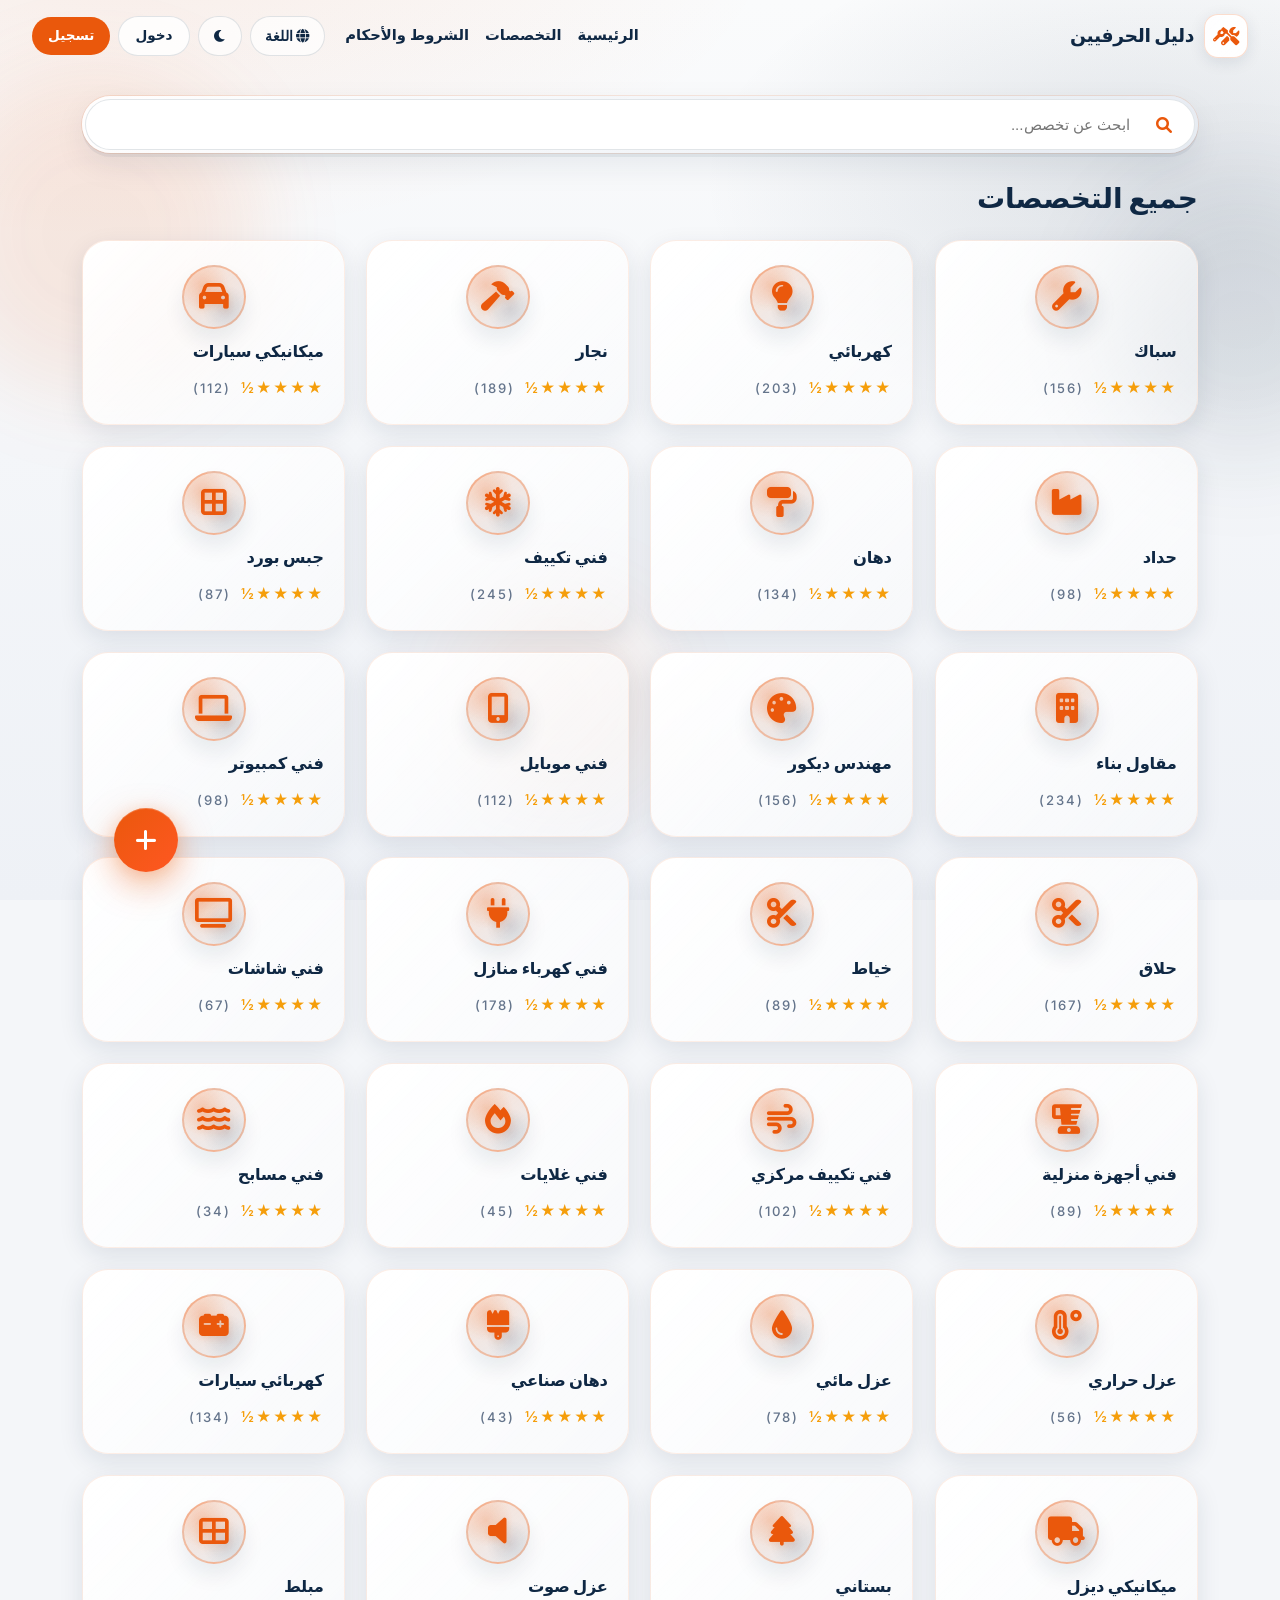
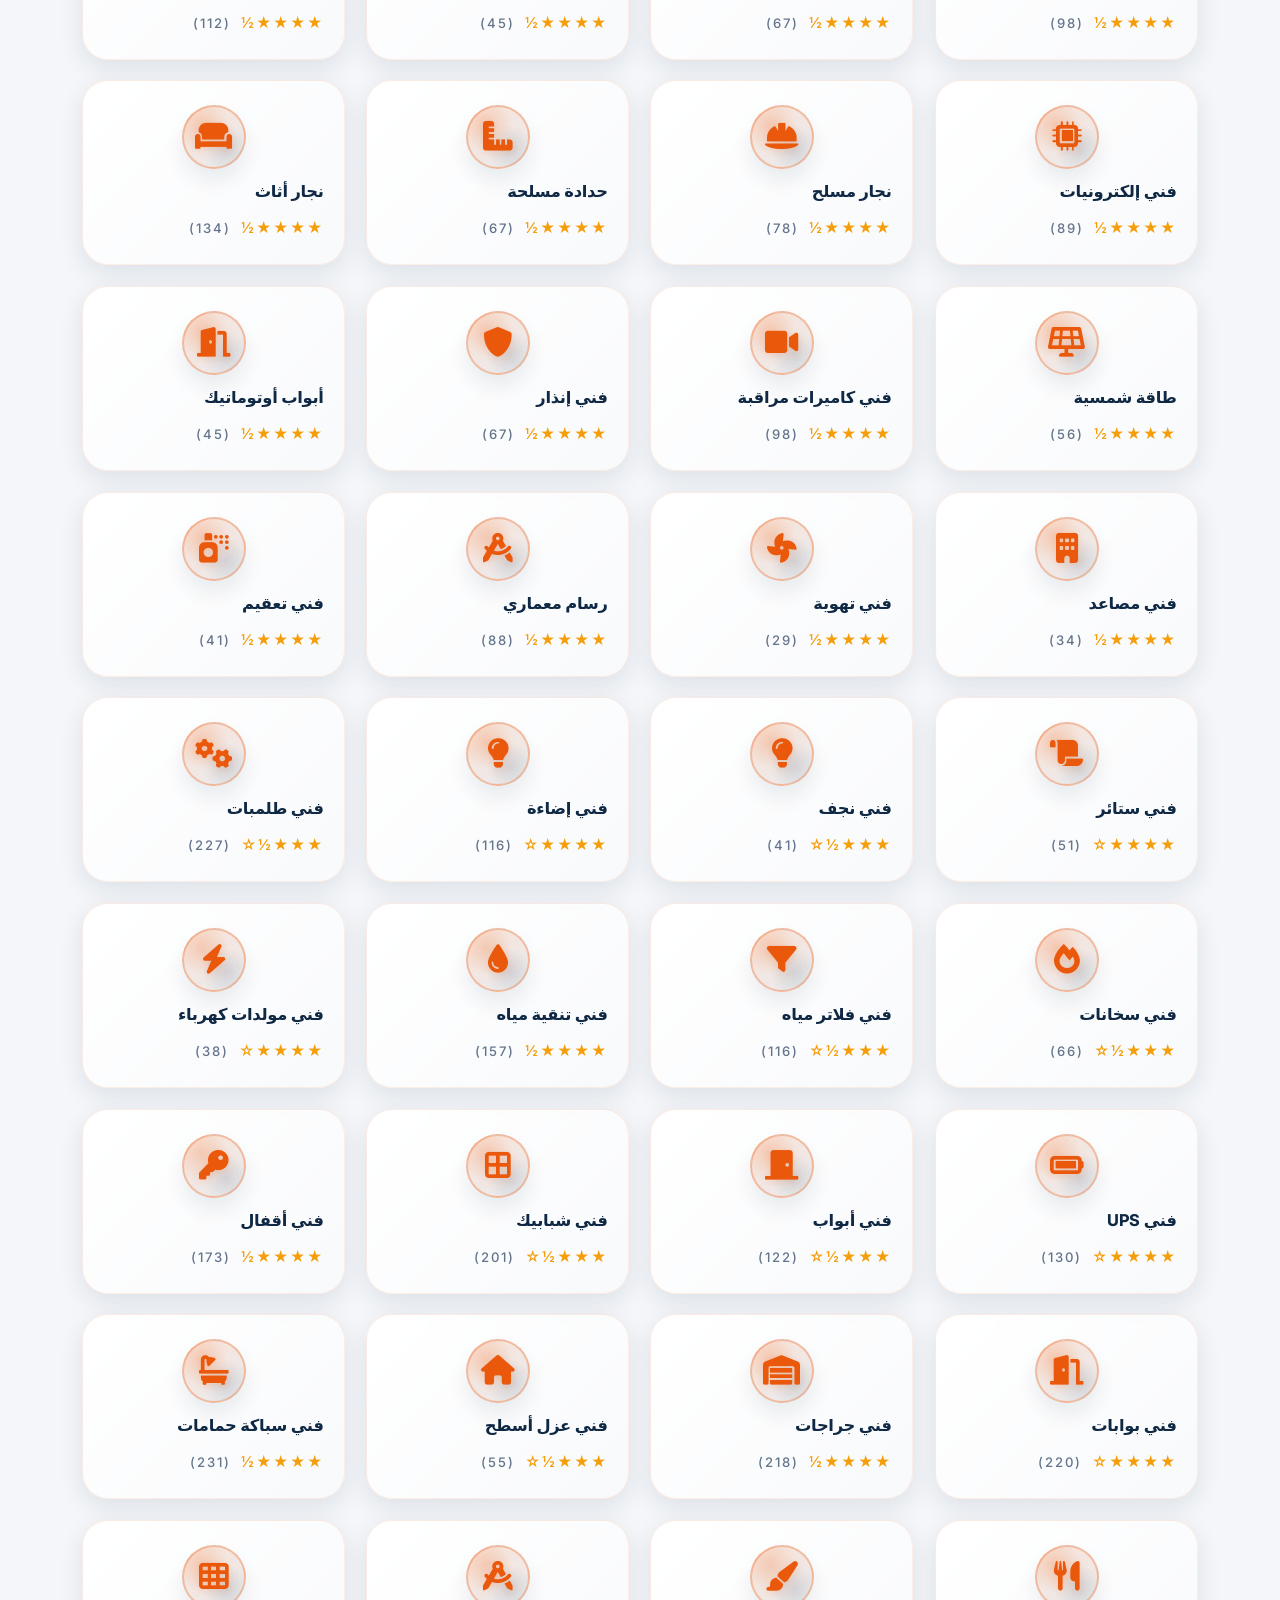
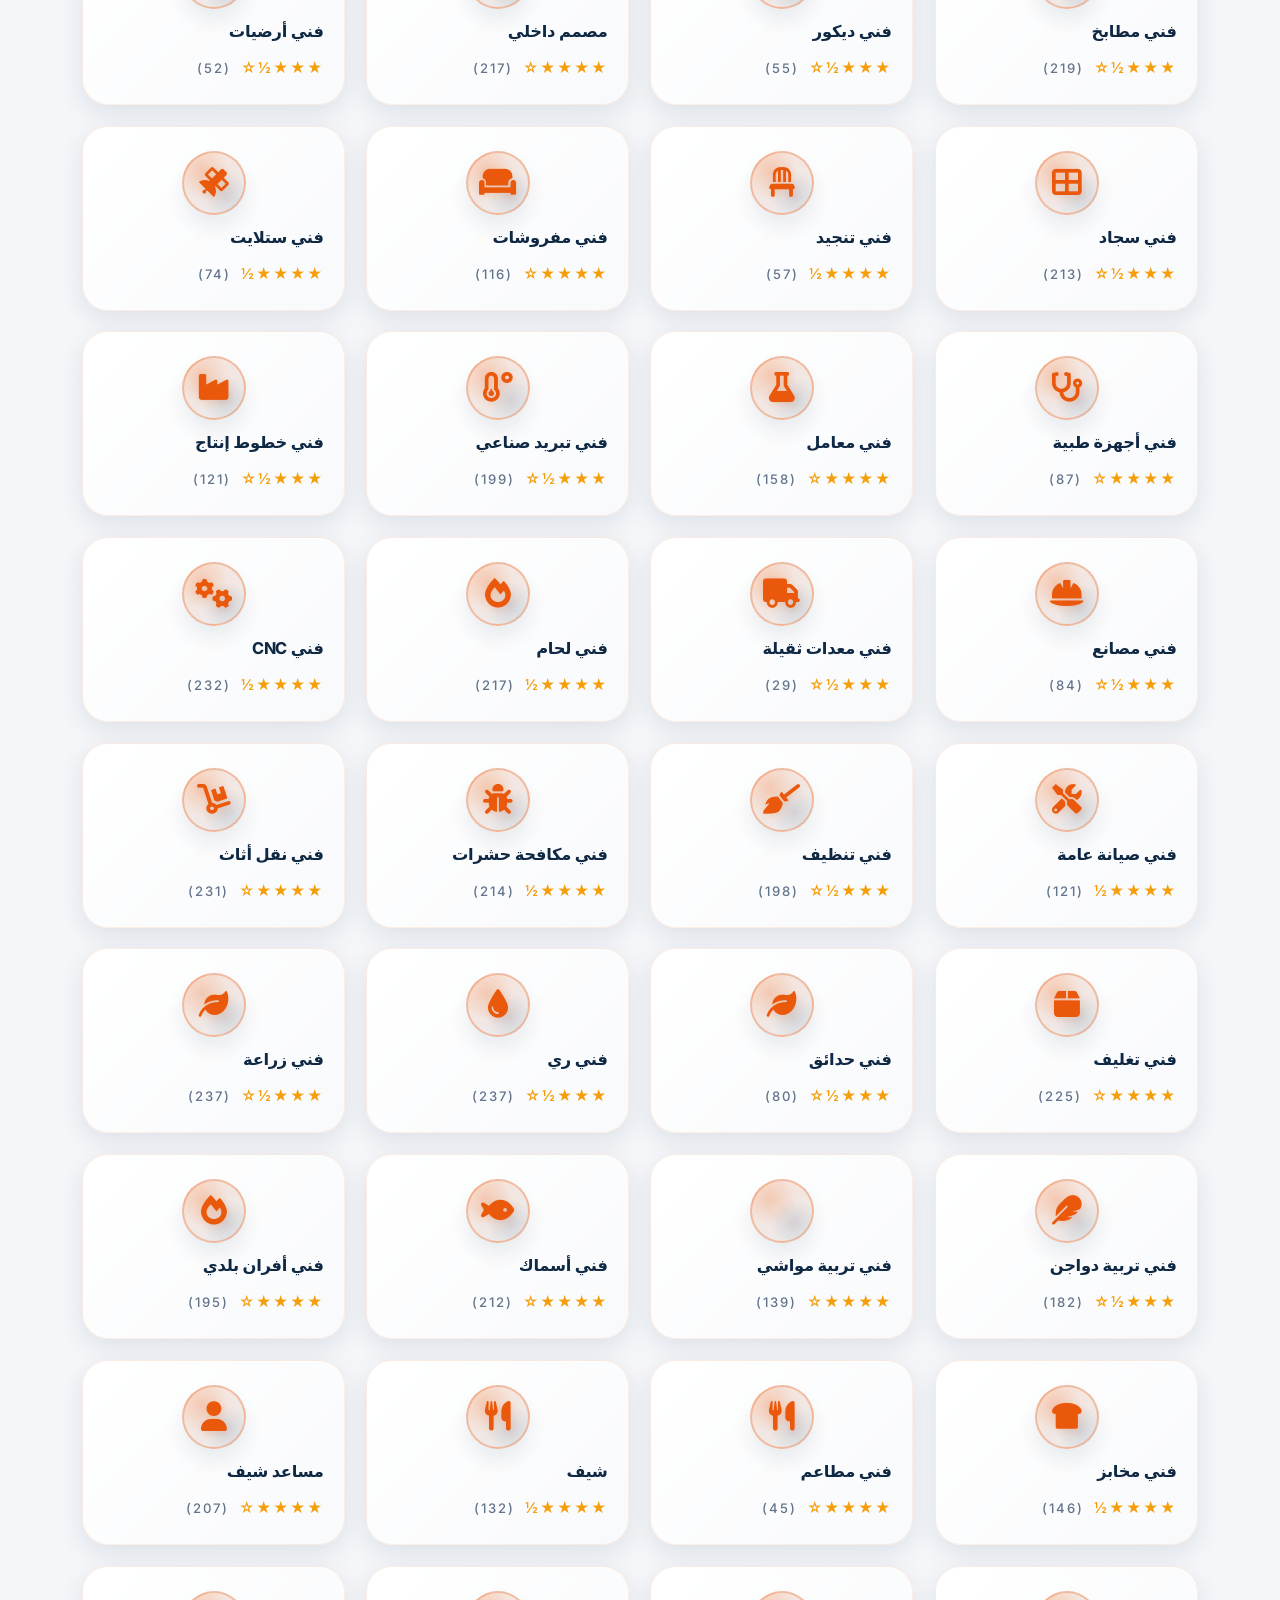
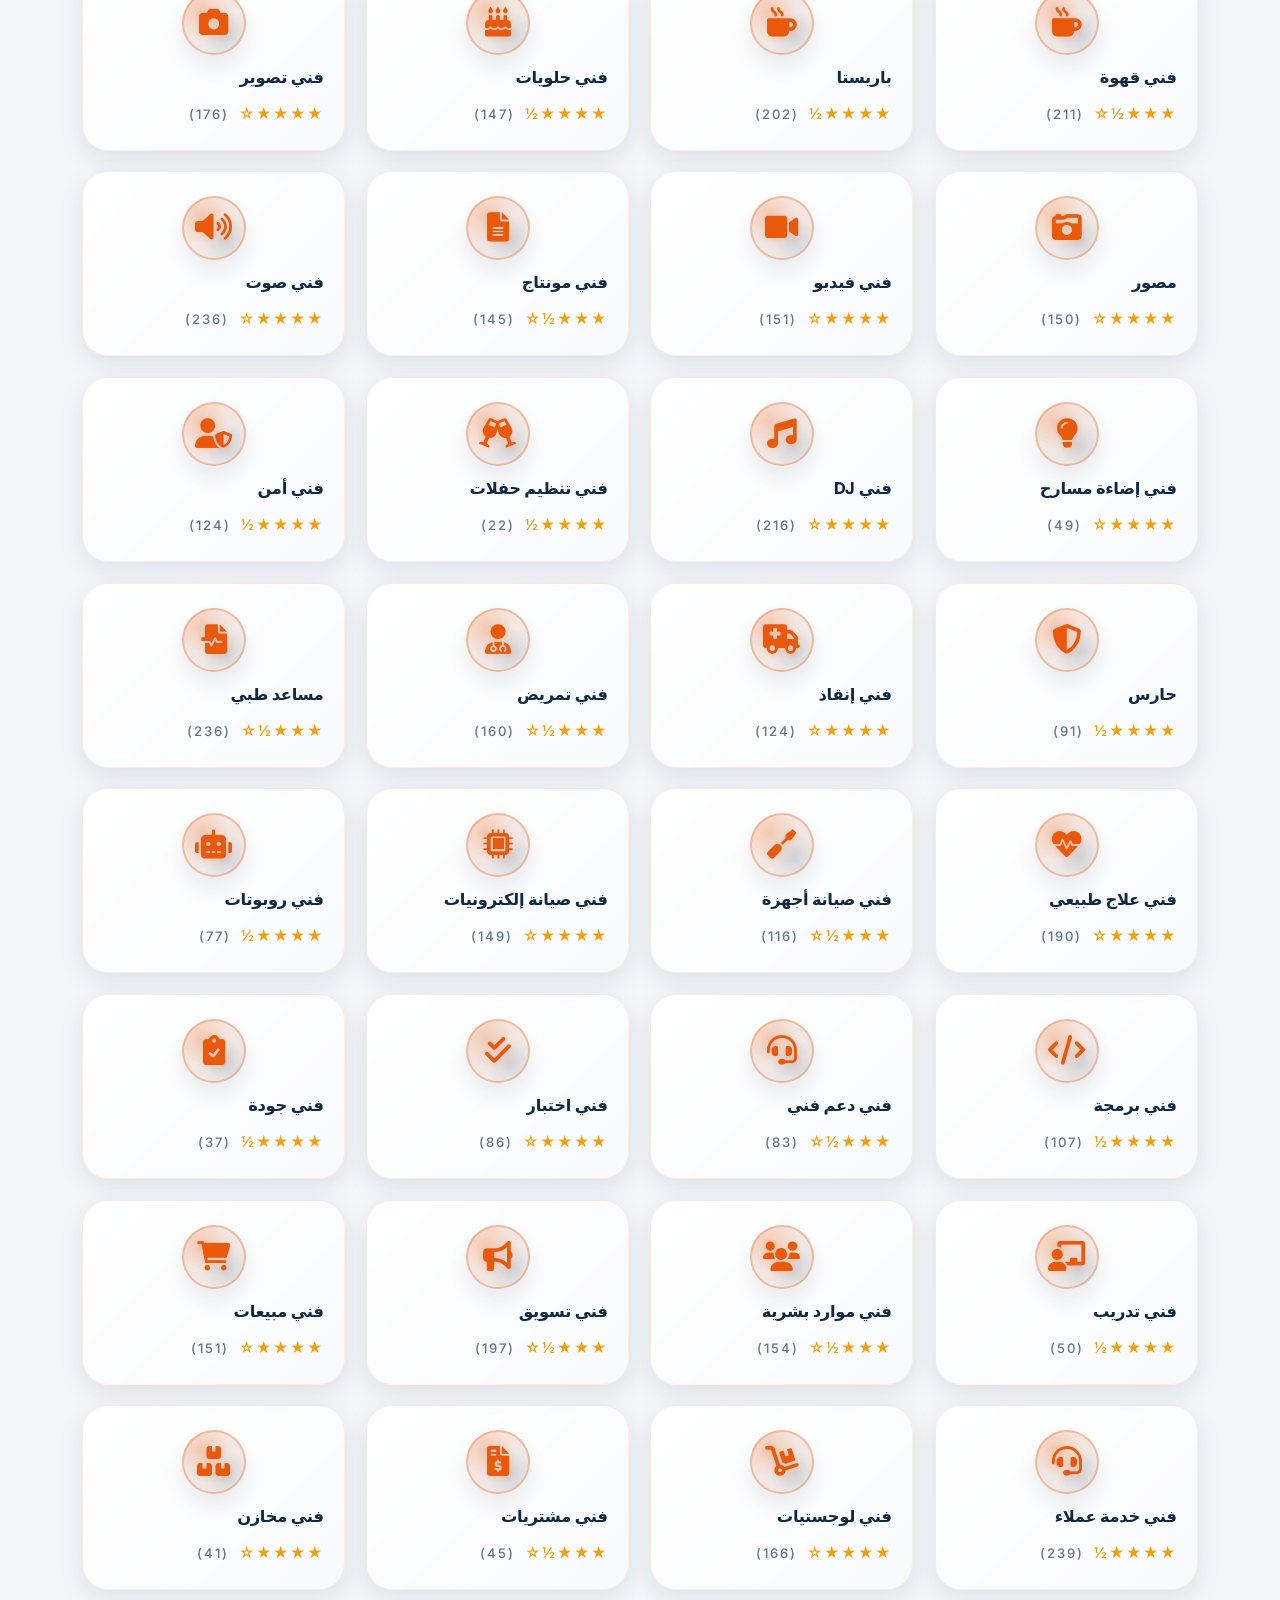
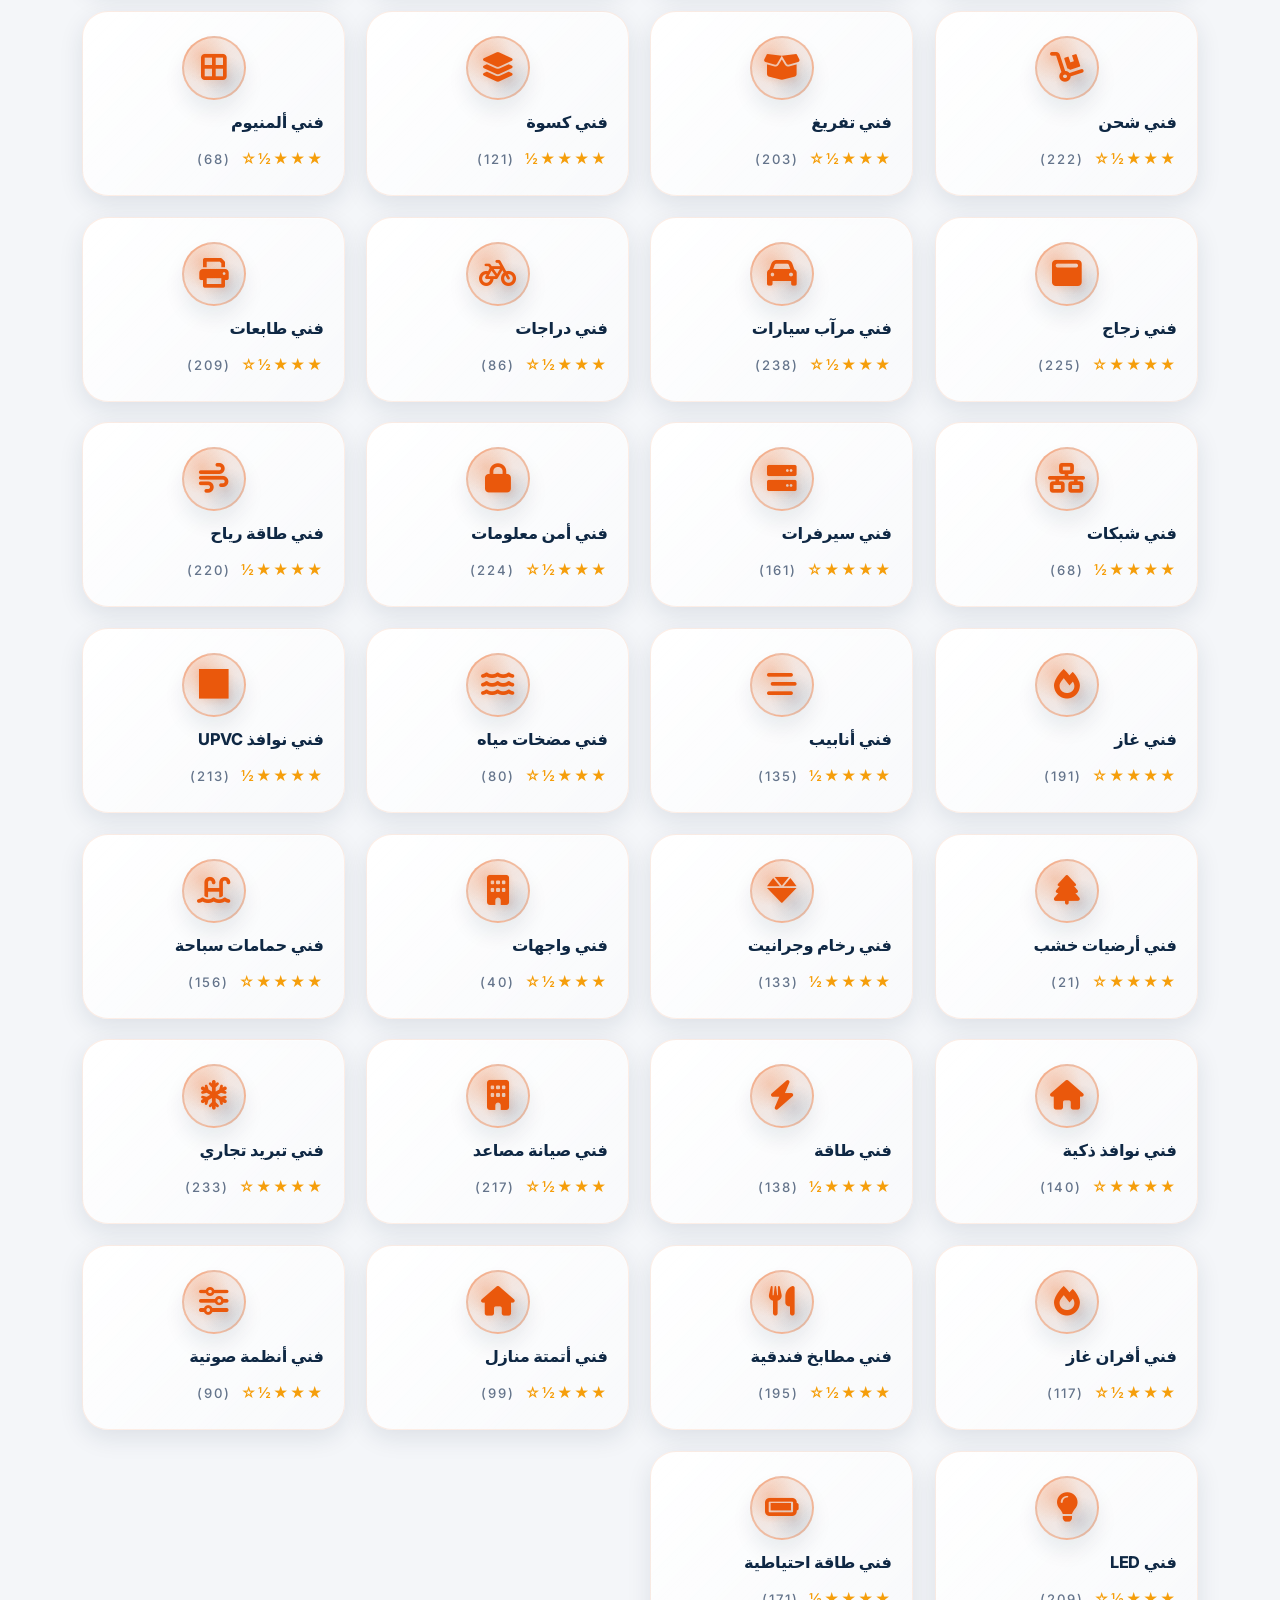
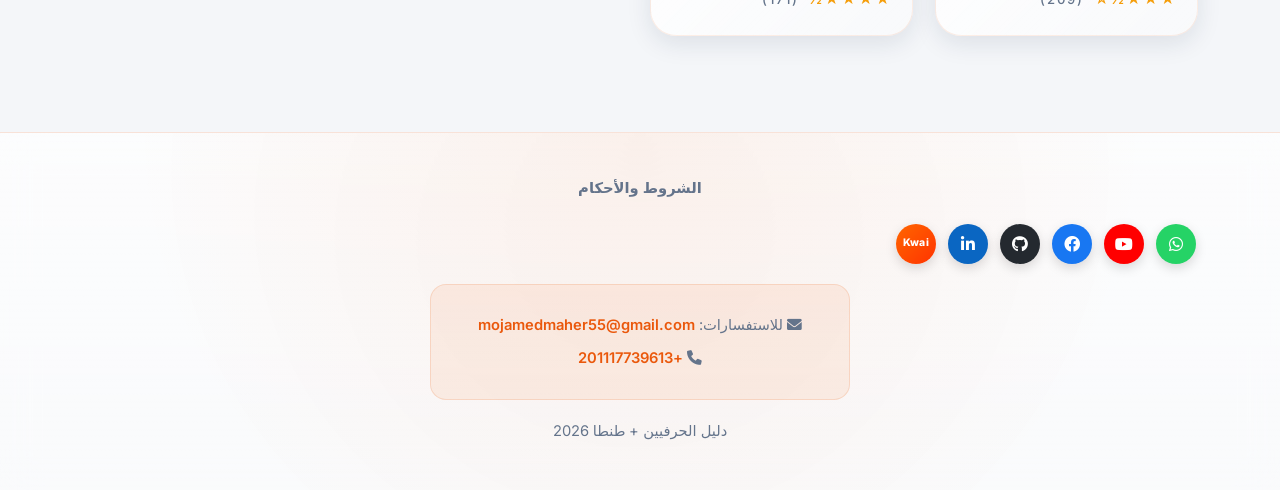
==== commit 6056c5ef: "Update contact email and phone number in footer" ====
--- a/all-specialties.html
+++ b/all-specialties.html
@@ -113,8 +113,8 @@
             <a href="https://k.kwai.com/u/@elmshed7/4bzjCrBN" target="_blank" rel="noopener noreferrer" class="social-link social-kwai" aria-label="Kwai"><span class="kwai-label">Kwai</span></a>
         </div>
         <div class="allow-copy footer-contact-block">
-            <div><i class="fas fa-envelope"></i> <span data-i18n="inquiries"></span> <a href="mailto:abodahka755@gmail.com">abodahka755@gmail.com</a></div>
-            <div><i class="fas fa-phone"></i> <a href="tel:+201272076840">+20 127 207 6840</a></div>
+            <div><i class="fas fa-envelope"></i> <span data-i18n="inquiries"></span> <a href="mailto:mojamedmaher55@gmail.com">mojamedmaher55@gmail.com</a></div>
+            <div><i class="fas fa-phone"></i> <a href="tel:+201272076840">+201117739613</a></div>
         </div>
         <div data-i18n="copyright">دليل الحرفيين 2026</div>
     </footer>
